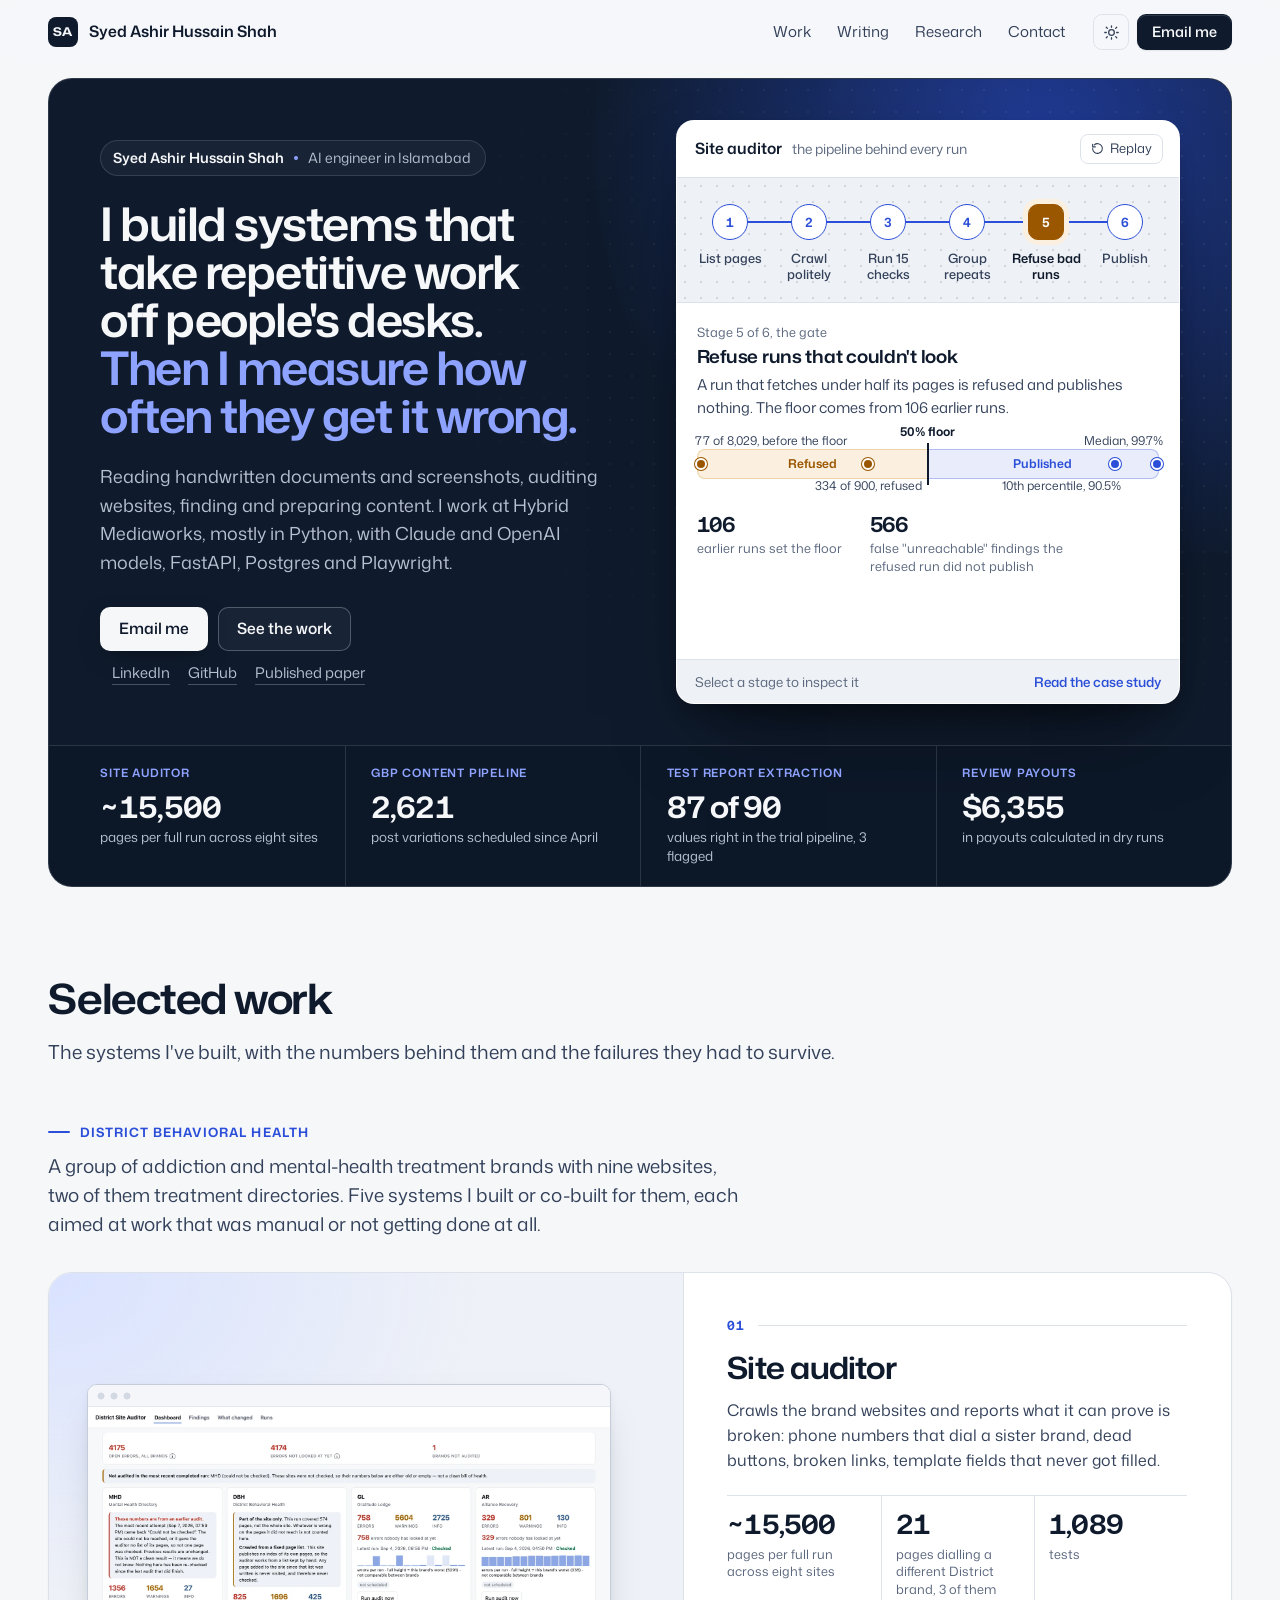
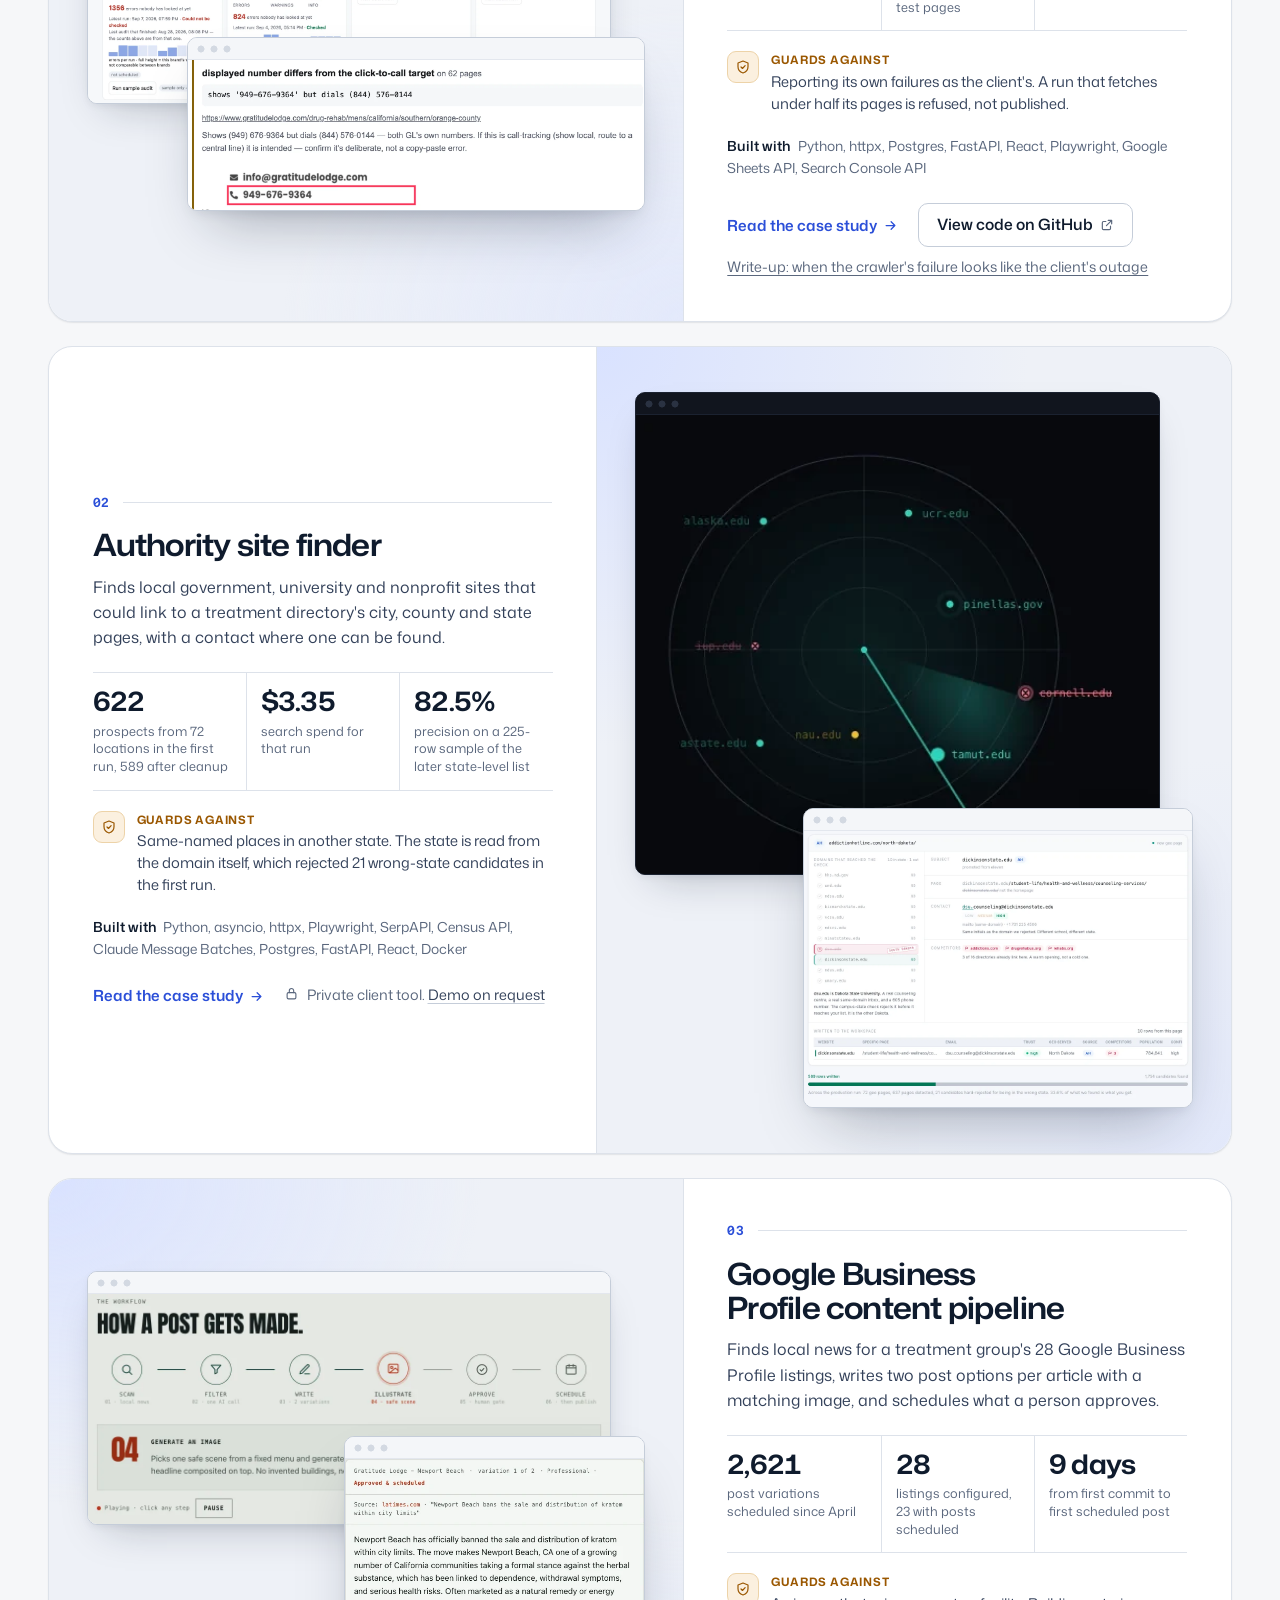
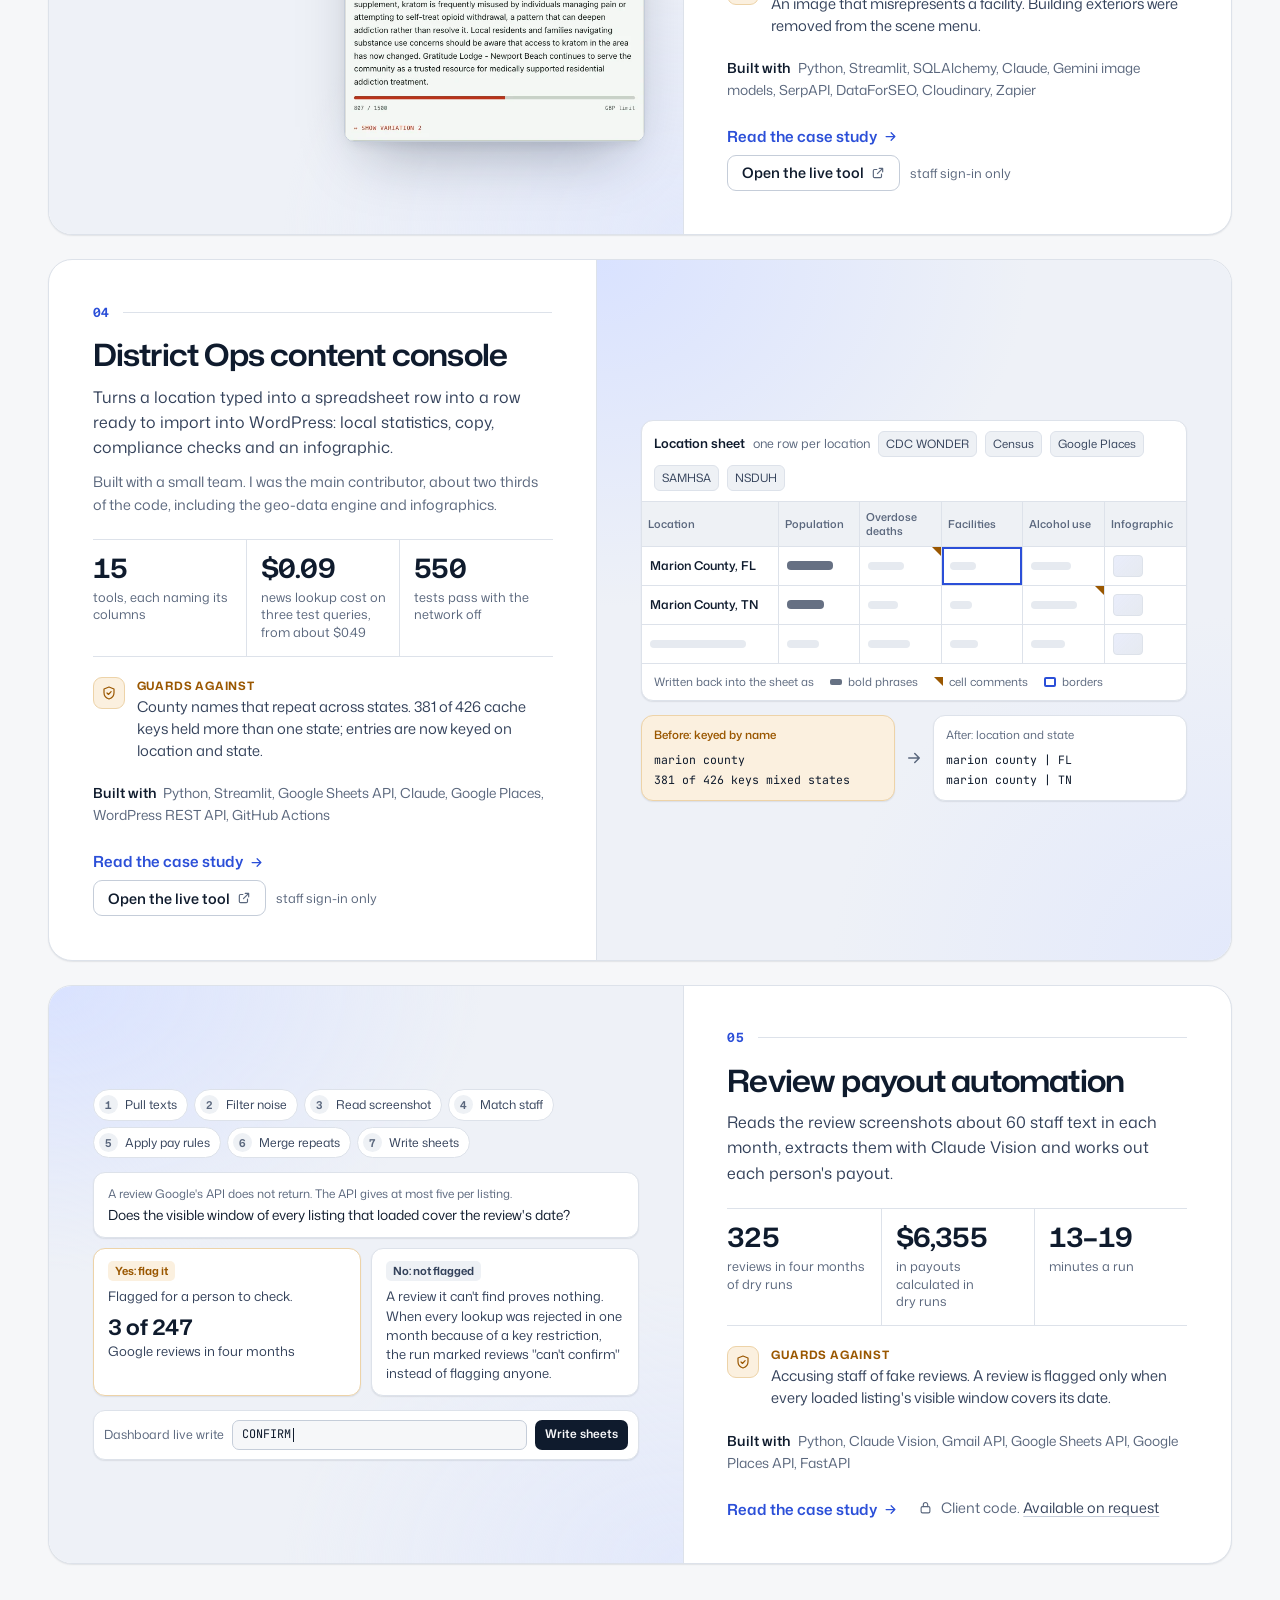
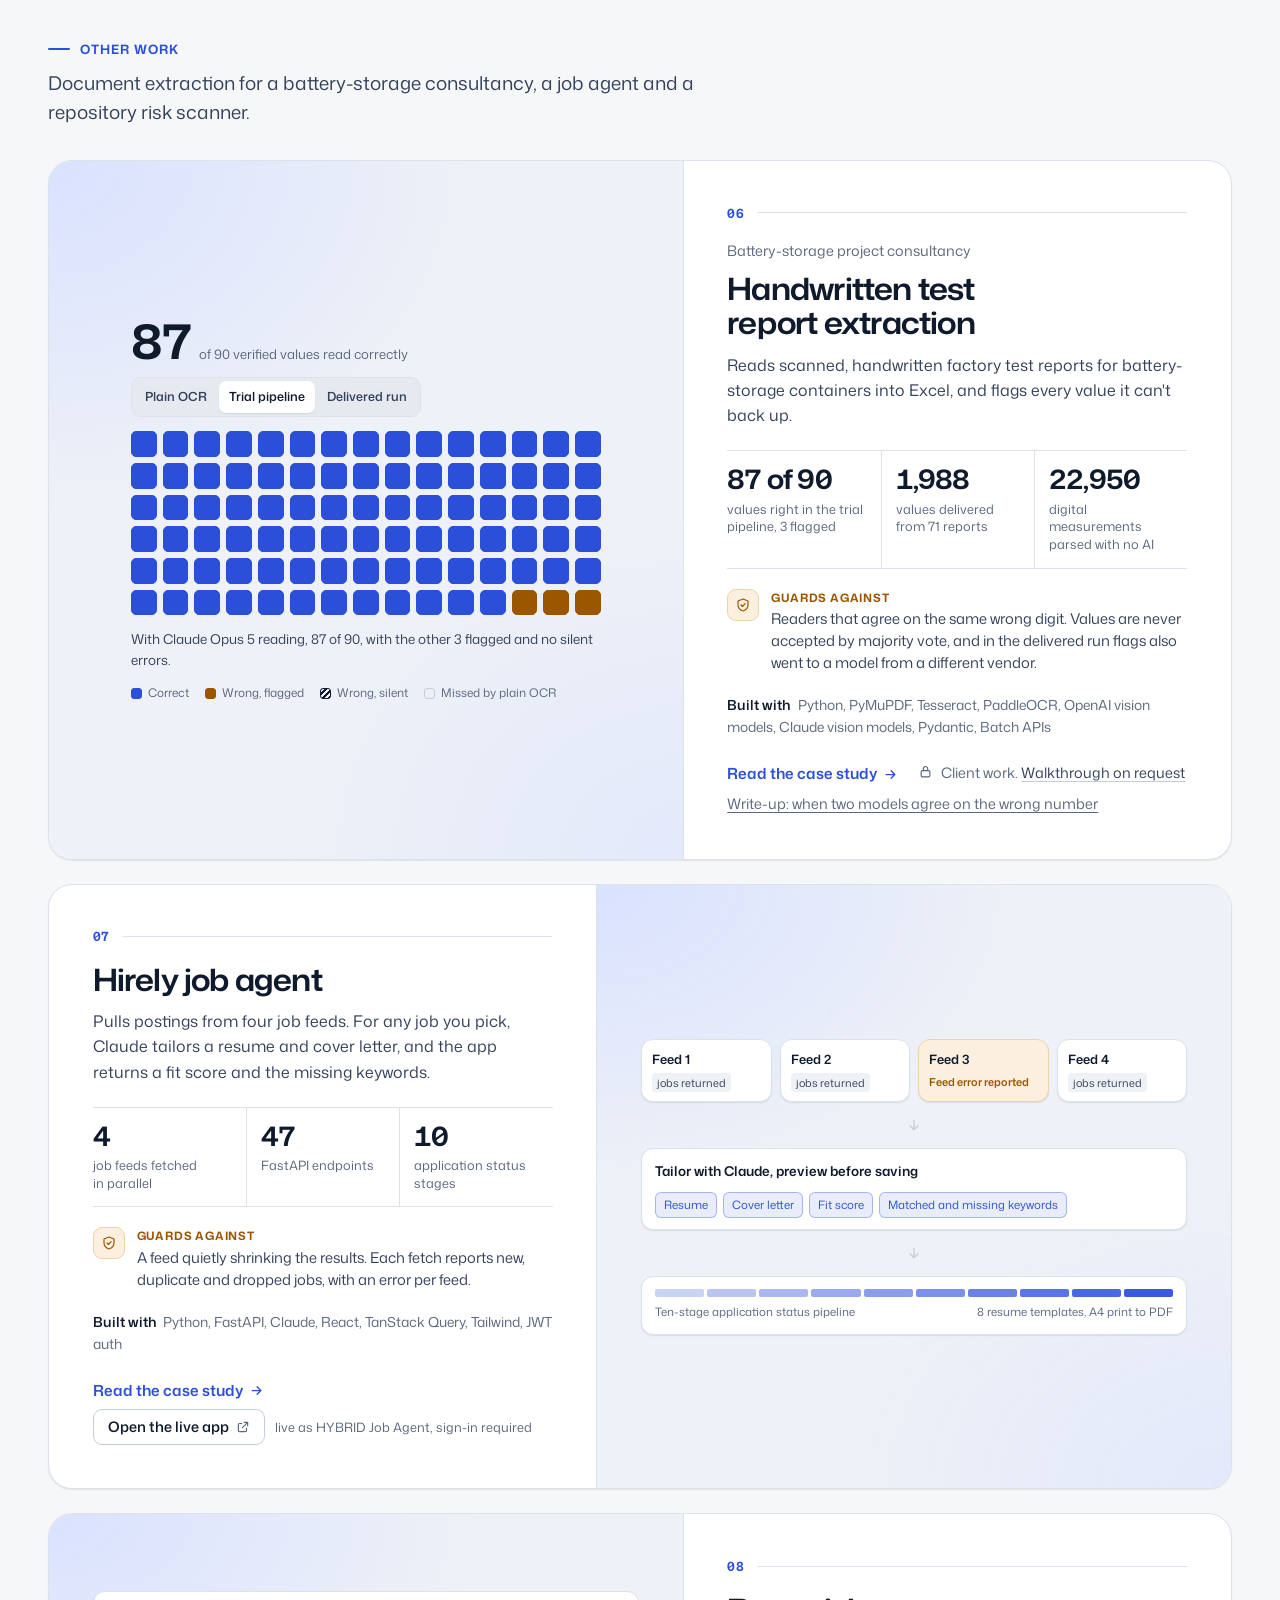
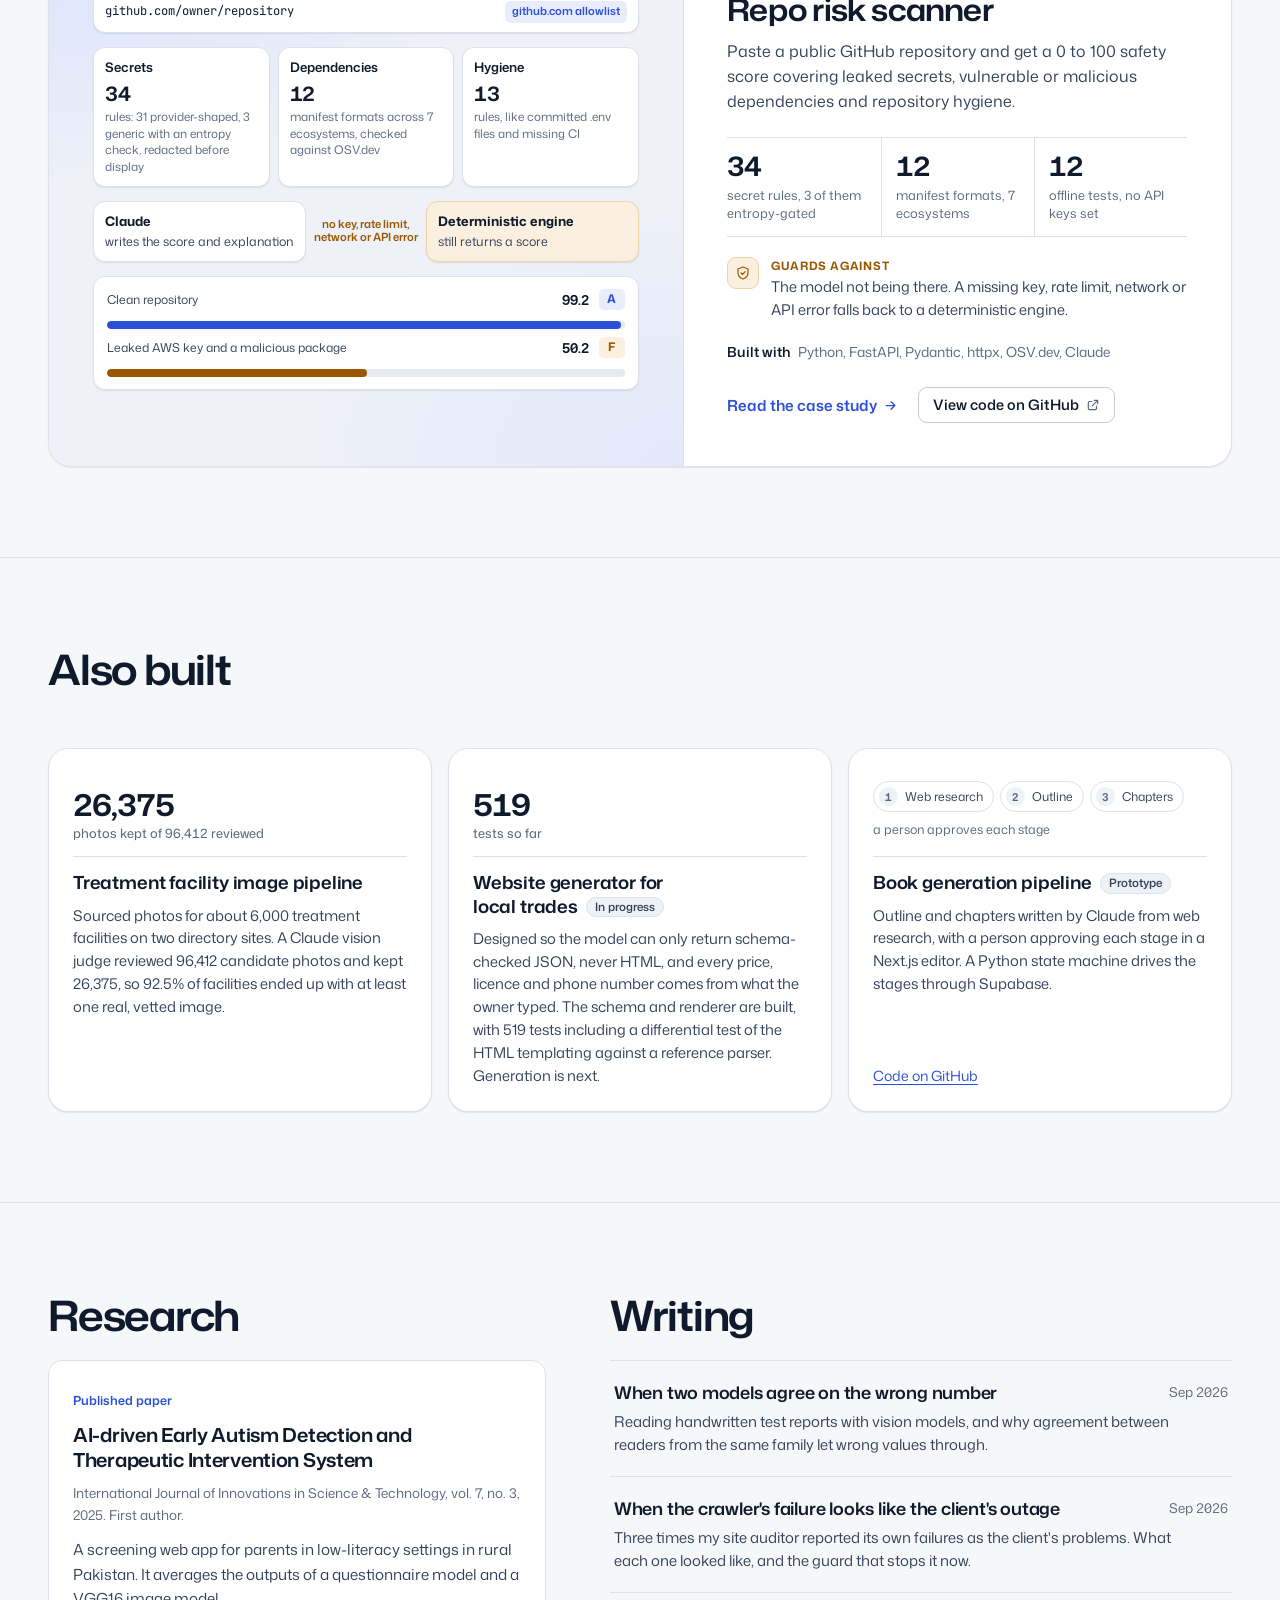
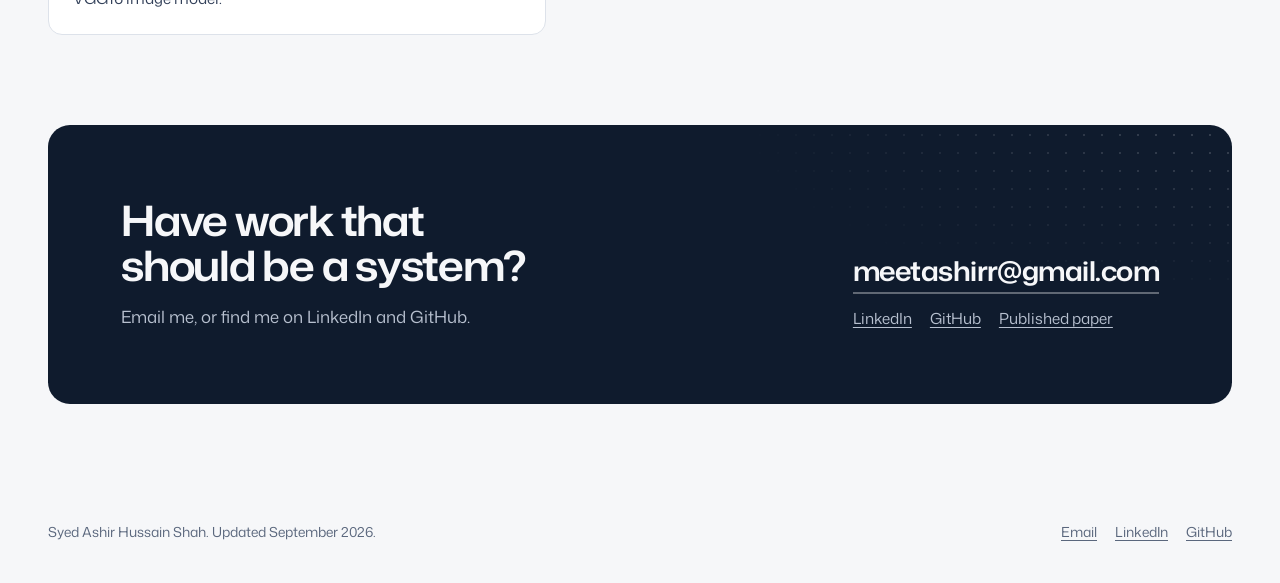
==== index.html @ 7276a35f "portfolio site" ====
<!doctype html>
<html lang="en" data-theme="light">
<head>
  <meta charset="utf-8">
  <meta name="viewport" content="width=device-width, initial-scale=1">
  <title>Syed Ashir Hussain Shah, AI engineer</title>
  <meta name="description" content="AI engineer in Islamabad. I build systems that take repetitive operational work off people&#x27;s desks, and I measure how often they get it wrong.">
  <meta name="theme-color" content="#f6f7f9">
  <meta property="og:title" content="Syed Ashir Hussain Shah, AI engineer">
  <meta property="og:description" content="AI engineer in Islamabad. I build systems that take repetitive operational work off people&#x27;s desks, and I measure how often they get it wrong.">
  <meta property="og:type" content="website">
  <meta property="og:image" content="https://sydashir.github.io/assets/og.png">
  <meta name="twitter:card" content="summary_large_image">
  <link rel="canonical" href="https://sydashir.github.io/">
  <link rel="icon" href="favicon.svg" type="image/svg+xml">
  <script>try{var t=localStorage.getItem("theme");if(t==="dark"||t==="light")document.documentElement.setAttribute("data-theme",t)}catch(e){}</script>
  <link rel="preconnect" href="https://fonts.googleapis.com">
  <link rel="preconnect" href="https://fonts.gstatic.com" crossorigin>
  <link rel="stylesheet" href="https://fonts.googleapis.com/css2?family=Mona+Sans:wdth,wght@75..125,200..900&family=JetBrains+Mono:wght@400;500&display=swap">
  <link rel="stylesheet" href="styles.css">
  <script type="application/ld+json">
  {
    "@context": "https://schema.org",
    "@type": "Person",
    "name": "Syed Ashir Hussain Shah",
    "jobTitle": "AI Engineer",
    "worksFor": { "@type": "Organization", "name": "Hybrid Mediaworks" },
    "address": { "@type": "PostalAddress", "addressLocality": "Islamabad", "addressCountry": "PK" },
    "email": "mailto:meetashirr@gmail.com",
    "sameAs": ["https://github.com/sydashir", "https://linkedin.com/in/syedashir"]
  }
  </script>
</head>
<body>
<a class="skip" href="#main">Skip to content</a>
<header class="topbar">
  <div class="wrap">
    <a class="brand" href="index.html"><span class="mark" aria-hidden="true">SA</span><span class="brand-name">Syed Ashir Hussain Shah</span></a>
    <nav class="nav-links" aria-label="Primary">
      <a href="index.html#work">Work</a>
      <a href="index.html#writing">Writing</a>
      <a href="index.html#research">Research</a>
      <a href="index.html#contact">Contact</a>
    </nav>
    <div class="topbar-actions">
      <button class="icon-btn" id="theme-toggle" type="button" aria-label="Switch to dark theme"><svg class="theme-icon-light" viewBox="0 0 24 24" fill="none" stroke="currentColor" stroke-width="1.8" stroke-linecap="round" aria-hidden="true"><circle cx="12" cy="12" r="4"/><path d="M12 2.5v2.2M12 19.3v2.2M4.6 4.6l1.6 1.6M17.8 17.8l1.6 1.6M2.5 12h2.2M19.3 12h2.2M4.6 19.4l1.6-1.6M17.8 6.2l1.6-1.6"/></svg><svg class="theme-icon-dark" viewBox="0 0 24 24" fill="none" stroke="currentColor" stroke-width="1.8" stroke-linecap="round" stroke-linejoin="round" aria-hidden="true"><path d="M20 14.5A8 8 0 0 1 9.5 4a8 8 0 1 0 10.5 10.5z"/></svg></button>
      <a class="btn btn-primary btn-sm" href="mailto:meetashirr@gmail.com">Email me</a>
    </div>
  </div>
</header>
<main id="main">

<section class="hero" aria-labelledby="hero-title">
  <div class="wrap">
  <div class="hero-panel">
  <div class="hero-grid">
    <div class="hero-copy">
      <p class="hero-id"><strong>Syed Ashir Hussain Shah</strong><span class="sep" aria-hidden="true"></span><span>AI engineer in Islamabad</span></p>
      <h1 class="display" id="hero-title">I build systems that take repetitive work off people's desks. <span class="soft">Then I measure how often they get it wrong.</span></h1>
      <p class="lede">Reading handwritten documents and screenshots, auditing websites, finding and preparing content. I work at Hybrid Mediaworks, mostly in Python, with Claude and OpenAI models, FastAPI, Postgres and Playwright.</p>
      <div class="hero-actions">
        <a class="btn btn-primary" href="mailto:meetashirr@gmail.com">Email me</a>
        <a class="btn btn-ghost" href="#work">See the work</a>
        <ul class="hero-links">
          <li><a href="https://linkedin.com/in/syedashir">LinkedIn</a></li>
          <li><a href="https://github.com/sydashir">GitHub</a></li>
          <li><a href="https://doi.org/10.33411/ijist/20257319881999">Published paper</a></li>
        </ul>
      </div>
    </div>
    <div class="pipe" data-pipe>
  <div class="pipe-head">
    <div class="pipe-title"><b>Site auditor</b><span>the pipeline behind every run</span></div>
    <button class="replay" type="button" data-replay><svg viewBox="0 0 24 24" fill="none" stroke="currentColor" stroke-width="2" stroke-linecap="round" stroke-linejoin="round" aria-hidden="true"><path d="M3 12a9 9 0 1 0 3-6.7"/><path d="M3 4v5h5"/></svg>Replay</button>
  </div>
  <div class="pipe-rail">
    <div class="rail-track" aria-hidden="true"><div class="rail-fill" style="width:100%"></div><div class="rail-pulse" style="left:100%"></div></div>
    <ol class="rail-nodes" role="tablist" aria-label="Pipeline stages"><li role="presentation"><button class="node is-done" type="button" role="tab" id="st-1" aria-selected="false" aria-controls="sp-1" tabindex="-1"><span class="node-dot">1</span><span class="node-label">List pages</span></button></li><li role="presentation"><button class="node is-done" type="button" role="tab" id="st-2" aria-selected="false" aria-controls="sp-2" tabindex="-1"><span class="node-dot">2</span><span class="node-label">Crawl politely</span></button></li><li role="presentation"><button class="node is-done" type="button" role="tab" id="st-3" aria-selected="false" aria-controls="sp-3" tabindex="-1"><span class="node-dot">3</span><span class="node-label">Run 15 checks</span></button></li><li role="presentation"><button class="node is-done" type="button" role="tab" id="st-4" aria-selected="false" aria-controls="sp-4" tabindex="-1"><span class="node-dot">4</span><span class="node-label">Group repeats</span></button></li><li role="presentation"><button class="node node-gate is-done" type="button" role="tab" id="st-5" aria-selected="true" aria-controls="sp-5" tabindex="0"><span class="node-dot">5</span><span class="node-label">Refuse bad runs</span></button></li><li role="presentation"><button class="node is-done" type="button" role="tab" id="st-6" aria-selected="false" aria-controls="sp-6" tabindex="-1"><span class="node-dot">6</span><span class="node-label">Publish</span></button></li></ol>
  </div>
  <div class="pipe-inspect">
<div class="panel" role="tabpanel" id="sp-1" aria-labelledby="st-1"><p class="panel-step">Stage 1 of 6</p><h2>List every page</h2>
<p>Each site is listed from its sitemap plus the WordPress REST API. A partial sitemap read is treated as untrustworthy.</p>
<div class="sources"><span>Sitemap</span><span class="plus">+</span><span>WordPress REST API</span><span class="plus">=</span><span class="out">Page list</span></div>
<ul class="stats"><li><b>~15,500</b><span>pages per full run</span></li><li><b>8</b><span>sites in each full run</span></li><li><b>1</b><span>sampled, because its host can't take more</span></li></ul></div>
<div class="panel" role="tabpanel" id="sp-2" aria-labelledby="st-2"><p class="panel-step">Stage 2 of 6</p><h2>Crawl politely</h2>
<p>Crawled with a per-brand concurrency limit. On the throttled directory site, the limit was measured on cold pages instead of guessed:</p>
<ul class="mini-bars" aria-label="Pages that loaded at each concurrency">
<li><span>Concurrency 1</span><span class="bar"><i style="--w:90%"></i></span><span class="val">90%</span></li>
<li><span>Concurrency 2</span><span class="bar"><i style="--w:90%"></i></span><span class="val">90%</span></li>
<li><span>Concurrency 3</span><span class="bar"><i class="warn" style="--w:30%"></i></span><span class="val">30%</span></li>
<li><span>Concurrency 4</span><span class="bar"><i class="warn" style="--w:0%"></i></span><span class="val">0%</span></li>
</ul>
<ul class="stats"><li><b>2</b><span>locked ceiling for that host</span></li><li><b>90 s</b><span>cooldown between crawls</span></li></ul></div>
<div class="panel" role="tabpanel" id="sp-3" aria-labelledby="st-3"><p class="panel-step">Stage 3 of 6</p><h2>Run 15 checks on every page</h2>
<p>Fifteen deterministic checks run on every page, covering phone numbers that dial a sister brand, dead buttons, broken links and template fields that never got filled.</p>
<div class="checks15" aria-hidden="true"><i style="--i:0"></i><i style="--i:1"></i><i style="--i:2"></i><i style="--i:3"></i><i style="--i:4"></i><i style="--i:5"></i><i style="--i:6"></i><i style="--i:7"></i><i style="--i:8"></i><i style="--i:9"></i><i style="--i:10"></i><i style="--i:11"></i><i style="--i:12"></i><i style="--i:13"></i><i style="--i:14"></i></div>
<ul class="stats"><li><b>1,089</b><span>tests</span></li><li><b>59 of 60</b><span>corruption findings real when checked against the live page</span></li></ul></div>
<div class="panel" role="tabpanel" id="sp-4" aria-labelledby="st-4"><p class="panel-step">Stage 4 of 6</p><h2>Group repeats into one fix</h2>
<p>Faults that repeat because they live in a shared template are grouped into one fix each, and each grouped row keeps its page count.</p>
<ul class="mini-bars" aria-label="Report rows before and after grouping">
<li><span>Before grouping</span><span class="bar"><i style="--w:100%"></i></span><span class="val">50,438</span></li>
<li><span>After grouping</span><span class="bar"><i style="--w:69.6%"></i></span><span class="val">35,099</span></li>
</ul></div>
<div class="panel is-active" role="tabpanel" id="sp-5" aria-labelledby="st-5"><p class="panel-step">Stage 5 of 6, the gate</p><h2>Refuse runs that couldn't look</h2>
<p>A run that fetches under half its pages is refused and publishes nothing. The floor comes from 106 earlier runs.</p>
<div class="gauge" role="img" aria-label="Share of a run's pages fetched, from 0 to 100 percent, with a floor at 50 percent. Median of 106 runs 99.7 percent, tenth percentile 90.5 percent. A run that reached 77 of 8,029 pages, before the floor existed, and a later run that reached 334 of 900 and was refused, both sit below the floor.">
  <div class="gauge-track">
    <div class="gauge-zone refuse"><span>Refused</span></div>
    <div class="gauge-zone ok"><span>Published</span></div>
    <div class="gauge-floor"><span>50% floor</span></div>
    <span class="gm bad up a-l" style="--x:0.96%;--d:0"><span>77 of 8,029, before the floor</span></span>
    <span class="gm bad down a-c" style="--x:37.1%;--d:1"><span>334 of 900, refused</span></span>
    <span class="gm down a-r" style="--x:90.5%;--d:2"><span>10th percentile, 90.5%</span></span>
    <span class="gm up a-r" style="--x:99.7%;--d:3"><span>Median, 99.7%</span></span>
  </div>
  <ul class="gauge-legend">
    <li><i></i>Median of 106 runs, 99.7%; 10th percentile, 90.5%</li>
    <li><i class="bad"></i>77 of 8,029 pages, before the floor existed</li>
    <li><i class="bad"></i>334 of 900 pages, refused</li>
  </ul>
</div>
<ul class="stats"><li><b>106</b><span>earlier runs set the floor</span></li><li><b>566</b><span>false "unreachable" findings the refused run did not publish</span></li></ul></div>
<div class="panel" role="tabpanel" id="sp-6" aria-labelledby="st-6"><p class="panel-step">Stage 6 of 6</p><h2>Publish what it can prove</h2>
<p>Results go to a Google Sheet the QA team triages in, and to a FastAPI and React dashboard.</p>
<div class="sources"><span>Google Sheet</span><span class="plus">+</span><span>FastAPI and React dashboard</span></div>
<ul class="stats"><li><b>21</b><span>pages whose call button dialled a different District brand, 3 of them internal test pages</span></li><li><b>524 of 561</b><span>pages with a dead "Learn More" button after a rebuild</span></li></ul></div>
  </div>
  <div class="pipe-foot"><span>Select a stage to inspect it</span><a href="case-studies/site-auditor.html">Read the case study</a></div>
</div>
  </div>
  <ul class="hero-proof" aria-label="Results from four of the systems">
    <li><a href="#site-auditor"><span class="hp-k">Site auditor</span><b>~15,500</b><span class="hp-l">pages per full run across eight sites</span></a></li>
    <li><a href="#gbp-pipeline"><span class="hp-k">GBP content pipeline</span><b>2,621</b><span class="hp-l">post variations scheduled since April</span></a></li>
    <li><a href="#report-extraction"><span class="hp-k">Test report extraction</span><b>87 of 90</b><span class="hp-l">values right in the trial pipeline, 3 flagged</span></a></li>
    <li><a href="#review-payouts"><span class="hp-k">Review payouts</span><b>$6,355</b><span class="hp-l">in payouts calculated in dry runs</span></a></li>
  </ul>
  </div>
  </div>
</section>

<section class="section" id="work" aria-labelledby="work-title">
  <div class="wrap">
    <div class="section-head">
      <h2 class="h2" id="work-title">Selected work</h2>
      <p class="lede">The systems I've built, with the numbers behind them and the failures they had to survive.</p>
    </div>
    <div class="work-layout">
      <div class="projects">
<div class="group-head"><h3>District Behavioral Health</h3><p>A group of addiction and mental-health treatment brands with nine websites, two of them treatment directories. Five systems I built or co-built for them, each aimed at work that was manual or not getting done at all.</p></div>
<article class="project" id="site-auditor" aria-labelledby="site-auditor-t">
  <div class="visual-wrap"><div class="visual stack stack-auditor">
  <figure class="shot s-back"><img src="assets/auditor-dashboard.webp" width="1600" height="907" alt="The auditor dashboard: open errors across all brands, a banner naming the brand that could not be audited, and one card per brand with its errors, warnings and run history."></figure>
  <figure class="shot s-front"><img src="assets/auditor-dial.webp" width="1570" height="515" alt="A warning from the auditor's client report: a page shows one of the brand's phone numbers but its call button dials another, with a photo of the element outlined in red."></figure>
</div></div>
  <div class="project-text">
    
    <h3 id="site-auditor-t"><a href="case-studies/site-auditor.html">Site auditor</a></h3>
    <p class="project-line">Crawls the brand websites and reports what it can prove is broken: phone numbers that dial a sister brand, dead buttons, broken links, template fields that never got filled.</p>
    
    <ul class="metrics"><li><b>~15,500</b><span>pages per full run across eight sites</span></li><li><b>21</b><span>pages dialling a different District brand, 3 of them test pages</span></li><li><b>1,089</b><span>tests</span></li></ul>
    <div class="guard"><svg viewBox="0 0 24 24" fill="none" stroke="currentColor" stroke-width="1.8" stroke-linecap="round" stroke-linejoin="round" aria-hidden="true"><path d="M12 3l7.5 3v5.6c0 4.6-3.2 8.1-7.5 9.4-4.3-1.3-7.5-4.8-7.5-9.4V6z"/><path d="M9 12l2.2 2.2L15.2 10"/></svg><p style="margin:0"><strong>Guards against</strong> Reporting its own failures as the client's. A run that fetches under half its pages is refused, not published.</p></div>
    <ul class="chips"><li>Python</li><li>httpx</li><li>Postgres</li><li>FastAPI</li><li>React</li><li>Playwright</li><li>Google Sheets API</li><li>Search Console API</li></ul>
    <div class="project-links"><a class="cta-link" href="case-studies/site-auditor.html">Read the case study <svg viewBox="0 0 24 24" fill="none" stroke="currentColor" stroke-width="2" stroke-linecap="round" stroke-linejoin="round" aria-hidden="true"><path d="M5 12h14M13 6l6 6-6 6"/></svg></a><a class="btn btn-ghost tool-link" href="https://github.com/sydashir/QA_district_Tool" target="_blank" rel="noopener">View code on GitHub<svg class="ext" viewBox="0 0 24 24" fill="none" stroke="currentColor" stroke-width="2" stroke-linecap="round" stroke-linejoin="round" aria-hidden="true"><path d="M14 4h6v6M20 4l-9 9"/><path d="M18 14v4a2 2 0 0 1-2 2H6a2 2 0 0 1-2-2V8a2 2 0 0 1 2-2h4"/></svg><span class="visually-hidden"> (opens in a new tab)</span></a><a class="quiet-link" href="writing/crawler-failures.html">Write-up: when the crawler's failure looks like the client's outage</a></div>
  </div>
</article>
<article class="project flip" id="authority-finder" aria-labelledby="authority-finder-t">
  <div class="visual-wrap"><div class="visual stack stack-finder">
  <figure class="shot s-back"><img src="assets/finder-radar.webp" width="500" height="440" alt="The tool's radar of candidate .edu and .gov domains, with out-of-state ones struck through."></figure>
  <figure class="shot s-front"><img src="assets/mhd-casefile.webp" width="1140" height="810" alt="One location worked end to end: eleven candidate domains, one rejected for being a university in a different state, the chosen counseling page, its contact, and the competitor directories that already link to it."></figure>
</div></div>
  <div class="project-text">
    
    <h3 id="authority-finder-t"><a href="case-studies/authority-finder.html">Authority site finder</a></h3>
    <p class="project-line">Finds local government, university and nonprofit sites that could link to a treatment directory's city, county and state pages, with a contact where one can be found.</p>
    
    <ul class="metrics"><li><b>622</b><span>prospects from 72 locations in the first run, 589 after cleanup</span></li><li><b>$3.35</b><span>search spend for that run</span></li><li><b>82.5%</b><span>precision on a 225-row sample of the later state-level list</span></li></ul>
    <div class="guard"><svg viewBox="0 0 24 24" fill="none" stroke="currentColor" stroke-width="1.8" stroke-linecap="round" stroke-linejoin="round" aria-hidden="true"><path d="M12 3l7.5 3v5.6c0 4.6-3.2 8.1-7.5 9.4-4.3-1.3-7.5-4.8-7.5-9.4V6z"/><path d="M9 12l2.2 2.2L15.2 10"/></svg><p style="margin:0"><strong>Guards against</strong> Same-named places in another state. The state is read from the domain itself, which rejected 21 wrong-state candidates in the first run.</p></div>
    <ul class="chips"><li>Python</li><li>asyncio</li><li>httpx</li><li>Playwright</li><li>SerpAPI</li><li>Census API</li><li>Claude Message Batches</li><li>Postgres</li><li>FastAPI</li><li>React</li><li>Docker</li></ul>
    <div class="project-links"><a class="cta-link" href="case-studies/authority-finder.html">Read the case study <svg viewBox="0 0 24 24" fill="none" stroke="currentColor" stroke-width="2" stroke-linecap="round" stroke-linejoin="round" aria-hidden="true"><path d="M5 12h14M13 6l6 6-6 6"/></svg></a><span class="tool-note"><svg viewBox="0 0 24 24" fill="none" stroke="currentColor" stroke-width="1.8" stroke-linecap="round" stroke-linejoin="round" aria-hidden="true"><rect x="5" y="10.5" width="14" height="10" rx="2.2"/><path d="M8.5 10.5V7.5a3.5 3.5 0 0 1 7 0v3"/></svg><span>Private client tool. <a href="mailto:meetashirr@gmail.com">Demo on request</a></span></span></div>
  </div>
</article>
<article class="project" id="gbp-pipeline" aria-labelledby="gbp-pipeline-t">
  <div class="visual-wrap"><div class="visual stack stack-gbp">
  <figure class="shot s-back"><img src="assets/gbp-workflow.webp" width="1060" height="466" alt="The pipeline's workflow: scan, filter, write, illustrate, approve and schedule, with the illustrate step explained."></figure>
  <figure class="shot s-front"><img src="assets/gbp-post.webp" width="568" height="535" alt="A real approved post for Gratitude Lodge in Newport Beach, written from a Los Angeles Times article about a local kratom ban, at 807 of 1,500 characters."></figure>
</div></div>
  <div class="project-text">
    
    <h3 id="gbp-pipeline-t"><a href="case-studies/gbp-pipeline.html">Google Business Profile content pipeline</a></h3>
    <p class="project-line">Finds local news for a treatment group's 28 Google Business Profile listings, writes two post options per article with a matching image, and schedules what a person approves.</p>
    
    <ul class="metrics"><li><b>2,621</b><span>post variations scheduled since April</span></li><li><b>28</b><span>listings configured, 23 with posts scheduled</span></li><li><b>9 days</b><span>from first commit to first scheduled post</span></li></ul>
    <div class="guard"><svg viewBox="0 0 24 24" fill="none" stroke="currentColor" stroke-width="1.8" stroke-linecap="round" stroke-linejoin="round" aria-hidden="true"><path d="M12 3l7.5 3v5.6c0 4.6-3.2 8.1-7.5 9.4-4.3-1.3-7.5-4.8-7.5-9.4V6z"/><path d="M9 12l2.2 2.2L15.2 10"/></svg><p style="margin:0"><strong>Guards against</strong> An image that misrepresents a facility. Building exteriors were removed from the scene menu.</p></div>
    <ul class="chips"><li>Python</li><li>Streamlit</li><li>SQLAlchemy</li><li>Claude</li><li>Gemini image models</li><li>SerpAPI</li><li>DataForSEO</li><li>Cloudinary</li><li>Zapier</li></ul>
    <div class="project-links"><a class="cta-link" href="case-studies/gbp-pipeline.html">Read the case study <svg viewBox="0 0 24 24" fill="none" stroke="currentColor" stroke-width="2" stroke-linecap="round" stroke-linejoin="round" aria-hidden="true"><path d="M5 12h14M13 6l6 6-6 6"/></svg></a><span class="tool-group"><a class="btn btn-ghost btn-sm tool-link" href="https://gbp-autopost.districtbhg.com/" target="_blank" rel="noopener">Open the live tool<svg class="ext" viewBox="0 0 24 24" fill="none" stroke="currentColor" stroke-width="2" stroke-linecap="round" stroke-linejoin="round" aria-hidden="true"><path d="M14 4h6v6M20 4l-9 9"/><path d="M18 14v4a2 2 0 0 1-2 2H6a2 2 0 0 1-2-2V8a2 2 0 0 1 2-2h4"/></svg><span class="visually-hidden"> (opens in a new tab)</span></a><span class="tool-hint">staff sign-in only</span></span></div>
  </div>
</article>
<article class="project flip" id="district-ops" aria-labelledby="district-ops-t">
  <div class="visual-wrap"><div class="visual viz" role="img" aria-label="Diagram: a location row in the Google Sheet gets local figures from CDC WONDER, Census, Google Places, SAMHSA and NSDUH, written back as bold phrases, cell comments and borders. The facility cache was keyed by location name alone, so Marion County, Florida and Marion County, Tennessee shared an entry; it is now keyed on location and state.">
  <div class="viz-inner">
  <div class="viz-card sheet">
    <div class="sheet-top"><b>Location sheet</b><span>one row per location</span>
      <span class="src">CDC WONDER</span><span class="src">Census</span><span class="src">Google Places</span><span class="src">SAMHSA</span><span class="src">NSDUH</span>
    </div>
    <table>
      <thead><tr><th style="width:25%">Location</th><th>Population</th><th class="opt">Overdose deaths</th><th>Facilities</th><th class="opt">Alcohol use</th><th class="opt2" style="width:15%">Infographic</th></tr></thead>
      <tbody>
        <tr><td class="loc">Marion County, FL</td><td><span class="sk bold" style="--w:72%"></span></td><td class="opt cmt"><span class="sk" style="--w:55%"></span></td><td class="brd"><span class="sk" style="--w:40%"></span></td><td class="opt"><span class="sk" style="--w:62%"></span></td><td class="opt2"><span class="thumb"></span></td></tr>
        <tr><td class="loc">Marion County, TN</td><td><span class="sk bold" style="--w:58%"></span></td><td class="opt"><span class="sk" style="--w:46%"></span></td><td><span class="sk" style="--w:34%"></span></td><td class="opt cmt"><span class="sk" style="--w:70%"></span></td><td class="opt2"><span class="thumb"></span></td></tr>
        <tr><td class="loc"><span class="sk" style="--w:80%"></span></td><td><span class="sk" style="--w:50%"></span></td><td class="opt"><span class="sk" style="--w:64%"></span></td><td><span class="sk" style="--w:44%"></span></td><td class="opt"><span class="sk" style="--w:52%"></span></td><td class="opt2"><span class="thumb"></span></td></tr>
      </tbody>
    </table>
    <div class="sheet-legend"><span>Written back into the sheet as</span><span><i class="lg lg-bold"></i>bold phrases</span><span><i class="lg lg-cmt"></i>cell comments</span><span><i class="lg lg-brd"></i>borders</span></div>
  </div>
  <div class="keyfix">
    <div class="viz-card bad-card"><p class="kf-title">Before: keyed by name</p><code>marion county</code><code>381 of 426 keys mixed states</code></div>
    <div class="arrow"><svg viewBox="0 0 24 24" fill="none" stroke="currentColor" stroke-width="2" stroke-linecap="round" stroke-linejoin="round" aria-hidden="true"><path d="M5 12h14M13 6l6 6-6 6"/></svg></div>
    <div class="viz-card"><p class="kf-title">After: location and state</p><code>marion county | FL</code><code>marion county | TN</code></div>
  </div>
  </div>
</div></div>
  <div class="project-text">
    
    <h3 id="district-ops-t"><a href="case-studies/district-ops.html">District Ops content console</a></h3>
    <p class="project-line">Turns a location typed into a spreadsheet row into a row ready to import into WordPress: local statistics, copy, compliance checks and an infographic.</p>
    <p class="project-role">Built with a small team. I was the main contributor, about two thirds of the code, including the geo-data engine and infographics.</p>
    <ul class="metrics"><li><b>15</b><span>tools, each naming its columns</span></li><li><b>$0.09</b><span>news lookup cost on three test queries, from about $0.49</span></li><li><b>550</b><span>tests pass with the network off</span></li></ul>
    <div class="guard"><svg viewBox="0 0 24 24" fill="none" stroke="currentColor" stroke-width="1.8" stroke-linecap="round" stroke-linejoin="round" aria-hidden="true"><path d="M12 3l7.5 3v5.6c0 4.6-3.2 8.1-7.5 9.4-4.3-1.3-7.5-4.8-7.5-9.4V6z"/><path d="M9 12l2.2 2.2L15.2 10"/></svg><p style="margin:0"><strong>Guards against</strong> County names that repeat across states. 381 of 426 cache keys held more than one state; entries are now keyed on location and state.</p></div>
    <ul class="chips"><li>Python</li><li>Streamlit</li><li>Google Sheets API</li><li>Claude</li><li>Google Places</li><li>WordPress REST API</li><li>GitHub Actions</li></ul>
    <div class="project-links"><a class="cta-link" href="case-studies/district-ops.html">Read the case study <svg viewBox="0 0 24 24" fill="none" stroke="currentColor" stroke-width="2" stroke-linecap="round" stroke-linejoin="round" aria-hidden="true"><path d="M5 12h14M13 6l6 6-6 6"/></svg></a><span class="tool-group"><a class="btn btn-ghost btn-sm tool-link" href="https://ai-tool.districtbhg.com/" target="_blank" rel="noopener">Open the live tool<svg class="ext" viewBox="0 0 24 24" fill="none" stroke="currentColor" stroke-width="2" stroke-linecap="round" stroke-linejoin="round" aria-hidden="true"><path d="M14 4h6v6M20 4l-9 9"/><path d="M18 14v4a2 2 0 0 1-2 2H6a2 2 0 0 1-2-2V8a2 2 0 0 1 2-2h4"/></svg><span class="visually-hidden"> (opens in a new tab)</span></a><span class="tool-hint">staff sign-in only</span></span></div>
  </div>
</article>
<article class="project" id="review-payouts" aria-labelledby="review-payouts-t">
  <div class="visual-wrap"><div class="visual viz" role="img" aria-label="Diagram: seven stages from pulling texts to writing sheets. A review Google's API cannot find is flagged only when the visible window of every listing that loaded covers its date, which flagged 3 of 247 Google reviews in four months; otherwise nobody is flagged. The dashboard asks for a typed CONFIRM before a live write.">
  <div class="viz-inner">
  <ol class="steps"><li>Pull texts</li><li>Filter noise</li><li>Read screenshot</li><li>Match staff</li><li>Apply pay rules</li><li>Merge repeats</li><li>Write sheets</li></ol>
  <div class="decide">
    <div class="viz-card q"><small>A review Google's API does not return. The API gives at most five per listing.</small>Does the visible window of every listing that loaded cover the review's date?</div>
    <div class="branches">
      <div class="viz-card branch yes"><span class="tag">Yes: flag it</span><br>Flagged for a person to check.<b>3 of 247</b>Google reviews in four months</div>
      <div class="viz-card branch no"><span class="tag">No: not flagged</span><br>A review it can't find proves nothing. When every lookup was rejected in one month because of a key restriction, the run marked reviews "can't confirm" instead of flagging anyone.</div>
    </div>
  </div>
  <div class="viz-card confirm"><span>Dashboard live write</span><span class="field">CONFIRM<span class="caret"></span></span><span class="fake-btn">Write sheets</span></div>
  </div>
</div></div>
  <div class="project-text">
    
    <h3 id="review-payouts-t"><a href="case-studies/review-payouts.html">Review payout automation</a></h3>
    <p class="project-line">Reads the review screenshots about 60 staff text in each month, extracts them with Claude Vision and works out each person's payout.</p>
    
    <ul class="metrics"><li><b>325</b><span>reviews in four months of dry runs</span></li><li><b>$6,355</b><span>in payouts calculated in dry runs</span></li><li><b>13–19</b><span>minutes a run</span></li></ul>
    <div class="guard"><svg viewBox="0 0 24 24" fill="none" stroke="currentColor" stroke-width="1.8" stroke-linecap="round" stroke-linejoin="round" aria-hidden="true"><path d="M12 3l7.5 3v5.6c0 4.6-3.2 8.1-7.5 9.4-4.3-1.3-7.5-4.8-7.5-9.4V6z"/><path d="M9 12l2.2 2.2L15.2 10"/></svg><p style="margin:0"><strong>Guards against</strong> Accusing staff of fake reviews. A review is flagged only when every loaded listing's visible window covers its date.</p></div>
    <ul class="chips"><li>Python</li><li>Claude Vision</li><li>Gmail API</li><li>Google Sheets API</li><li>Google Places API</li><li>FastAPI</li></ul>
    <div class="project-links"><a class="cta-link" href="case-studies/review-payouts.html">Read the case study <svg viewBox="0 0 24 24" fill="none" stroke="currentColor" stroke-width="2" stroke-linecap="round" stroke-linejoin="round" aria-hidden="true"><path d="M5 12h14M13 6l6 6-6 6"/></svg></a><span class="tool-note"><svg viewBox="0 0 24 24" fill="none" stroke="currentColor" stroke-width="1.8" stroke-linecap="round" stroke-linejoin="round" aria-hidden="true"><rect x="5" y="10.5" width="14" height="10" rx="2.2"/><path d="M8.5 10.5V7.5a3.5 3.5 0 0 1 7 0v3"/></svg><span>Client code. <a href="mailto:meetashirr@gmail.com">Available on request</a></span></span></div>
  </div>
</article>
<div class="group-head is-later"><h3>Other work</h3><p>Document extraction for a battery-storage consultancy, a job agent and a repository risk scanner.</p></div>
<article class="project" id="report-extraction" aria-labelledby="report-extraction-t">
  <div class="visual-wrap"><div class="visual viz" data-waffle>
  <div class="viz-inner">
  <div class="waffle-top">
    <div class="readout"><b data-w-num>87</b><span>of 90 verified values read correctly</span></div>
    <div class="seg" role="radiogroup" aria-label="Which reader">
      <button type="button" role="radio" aria-checked="false" tabindex="-1" data-mode="ocr">Plain OCR</button>
      <button type="button" role="radio" aria-checked="true" tabindex="0" data-mode="trial">Trial pipeline</button>
      <button type="button" role="radio" aria-checked="false" tabindex="-1" data-mode="delivered">Delivered run</button>
    </div>
  </div>
  <div class="waffle" aria-hidden="true"><i style="--i:0" class="ok"></i><i style="--i:1" class="ok"></i><i style="--i:2" class="ok"></i><i style="--i:3" class="ok"></i><i style="--i:4" class="ok"></i><i style="--i:5" class="ok"></i><i style="--i:6" class="ok"></i><i style="--i:7" class="ok"></i><i style="--i:8" class="ok"></i><i style="--i:9" class="ok"></i><i style="--i:10" class="ok"></i><i style="--i:11" class="ok"></i><i style="--i:12" class="ok"></i><i style="--i:13" class="ok"></i><i style="--i:14" class="ok"></i><i style="--i:15" class="ok"></i><i style="--i:16" class="ok"></i><i style="--i:17" class="ok"></i><i style="--i:18" class="ok"></i><i style="--i:19" class="ok"></i><i style="--i:20" class="ok"></i><i style="--i:21" class="ok"></i><i style="--i:22" class="ok"></i><i style="--i:23" class="ok"></i><i style="--i:24" class="ok"></i><i style="--i:25" class="ok"></i><i style="--i:26" class="ok"></i><i style="--i:27" class="ok"></i><i style="--i:28" class="ok"></i><i style="--i:29" class="ok"></i><i style="--i:30" class="ok"></i><i style="--i:31" class="ok"></i><i style="--i:32" class="ok"></i><i style="--i:33" class="ok"></i><i style="--i:34" class="ok"></i><i style="--i:35" class="ok"></i><i style="--i:36" class="ok"></i><i style="--i:37" class="ok"></i><i style="--i:38" class="ok"></i><i style="--i:39" class="ok"></i><i style="--i:40" class="ok"></i><i style="--i:41" class="ok"></i><i style="--i:42" class="ok"></i><i style="--i:43" class="ok"></i><i style="--i:44" class="ok"></i><i style="--i:45" class="ok"></i><i style="--i:46" class="ok"></i><i style="--i:47" class="ok"></i><i style="--i:48" class="ok"></i><i style="--i:49" class="ok"></i><i style="--i:50" class="ok"></i><i style="--i:51" class="ok"></i><i style="--i:52" class="ok"></i><i style="--i:53" class="ok"></i><i style="--i:54" class="ok"></i><i style="--i:55" class="ok"></i><i style="--i:56" class="ok"></i><i style="--i:57" class="ok"></i><i style="--i:58" class="ok"></i><i style="--i:59" class="ok"></i><i style="--i:60" class="ok"></i><i style="--i:61" class="ok"></i><i style="--i:62" class="ok"></i><i style="--i:63" class="ok"></i><i style="--i:64" class="ok"></i><i style="--i:65" class="ok"></i><i style="--i:66" class="ok"></i><i style="--i:67" class="ok"></i><i style="--i:68" class="ok"></i><i style="--i:69" class="ok"></i><i style="--i:70" class="ok"></i><i style="--i:71" class="ok"></i><i style="--i:72" class="ok"></i><i style="--i:73" class="ok"></i><i style="--i:74" class="ok"></i><i style="--i:75" class="ok"></i><i style="--i:76" class="ok"></i><i style="--i:77" class="ok"></i><i style="--i:78" class="ok"></i><i style="--i:79" class="ok"></i><i style="--i:80" class="ok"></i><i style="--i:81" class="ok"></i><i style="--i:82" class="ok"></i><i style="--i:83" class="ok"></i><i style="--i:84" class="ok"></i><i style="--i:85" class="ok"></i><i style="--i:86" class="ok"></i><i style="--i:87" class="flag"></i><i style="--i:88" class="flag"></i><i style="--i:89" class="flag"></i></div>
  <p class="waffle-note" data-w-note aria-live="polite">With Claude Opus 5 reading, 87 of 90, with the other 3 flagged and no silent errors.</p>
  <div hidden>
    <span data-note="ocr">Conventional OCR (PyMuPDF plus Tesseract) got 14 of 90 right.</span>
    <span data-note="trial">With Claude Opus 5 reading, 87 of 90, with the other 3 flagged and no silent errors.</span>
    <span data-note="delivered">The delivered run also reached 87 of 90, but 2 of its misses were silent, digit-level misreads every reader repeated. Those cells were corrected from the answer key.</span>
  </div>
  <ul class="legend"><li><i class="ok"></i>Correct</li><li><i class="flag"></i>Wrong, flagged</li><li><i class="silent"></i>Wrong, silent</li><li><i></i>Missed by plain OCR</li></ul>
  </div>
</div></div>
  <div class="project-text">
    <p class="project-client">Battery-storage project consultancy</p>
    <h3 id="report-extraction-t"><a href="case-studies/report-extraction.html">Handwritten test report extraction</a></h3>
    <p class="project-line">Reads scanned, handwritten factory test reports for battery-storage containers into Excel, and flags every value it can't back up.</p>
    
    <ul class="metrics"><li><b>87 of 90</b><span>values right in the trial pipeline, 3 flagged</span></li><li><b>1,988</b><span>values delivered from 71 reports</span></li><li><b>22,950</b><span>digital measurements parsed with no AI</span></li></ul>
    <div class="guard"><svg viewBox="0 0 24 24" fill="none" stroke="currentColor" stroke-width="1.8" stroke-linecap="round" stroke-linejoin="round" aria-hidden="true"><path d="M12 3l7.5 3v5.6c0 4.6-3.2 8.1-7.5 9.4-4.3-1.3-7.5-4.8-7.5-9.4V6z"/><path d="M9 12l2.2 2.2L15.2 10"/></svg><p style="margin:0"><strong>Guards against</strong> Readers that agree on the same wrong digit. Values are never accepted by majority vote, and in the delivered run flags also went to a model from a different vendor.</p></div>
    <ul class="chips"><li>Python</li><li>PyMuPDF</li><li>Tesseract</li><li>PaddleOCR</li><li>OpenAI vision models</li><li>Claude vision models</li><li>Pydantic</li><li>Batch APIs</li></ul>
    <div class="project-links"><a class="cta-link" href="case-studies/report-extraction.html">Read the case study <svg viewBox="0 0 24 24" fill="none" stroke="currentColor" stroke-width="2" stroke-linecap="round" stroke-linejoin="round" aria-hidden="true"><path d="M5 12h14M13 6l6 6-6 6"/></svg></a><span class="tool-note"><svg viewBox="0 0 24 24" fill="none" stroke="currentColor" stroke-width="1.8" stroke-linecap="round" stroke-linejoin="round" aria-hidden="true"><rect x="5" y="10.5" width="14" height="10" rx="2.2"/><path d="M8.5 10.5V7.5a3.5 3.5 0 0 1 7 0v3"/></svg><span>Client work. <a href="mailto:meetashirr@gmail.com">Walkthrough on request</a></span></span><a class="quiet-link" href="writing/when-models-agree.html">Write-up: when two models agree on the wrong number</a></div>
  </div>
</article>
<article class="project flip" id="hirely" aria-labelledby="hirely-t">
  <div class="visual-wrap"><div class="visual viz" role="img" aria-label="Diagram: four job feeds are fetched in parallel, and each fetch reports new, duplicate and dropped jobs with a separate error per feed. Tailoring with Claude returns a resume, cover letter, fit score and matched and missing keywords, previewed before saving. Applications move through a ten-stage status pipeline.">
  <div class="viz-inner">
  <div class="feeds">
    <div class="viz-card feed"><b>Feed 1</b><span class="cnt"><span>jobs returned</span></span></div>
    <div class="viz-card feed"><b>Feed 2</b><span class="cnt"><span>jobs returned</span></span></div>
    <div class="viz-card feed err"><b>Feed 3</b><span class="cnt"><span>Feed error reported</span></span></div>
    <div class="viz-card feed"><b>Feed 4</b><span class="cnt"><span>jobs returned</span></span></div>
  </div>
  <div class="flow-down"><svg viewBox="0 0 24 24" fill="none" stroke="currentColor" stroke-width="2" stroke-linecap="round" stroke-linejoin="round" aria-hidden="true"><path d="M12 5v14M6 13l6 6 6-6"/></svg></div>
  <div class="viz-card tailor"><b>Tailor with Claude, preview before saving</b>
    <div class="outs"><span>Resume</span><span>Cover letter</span><span>Fit score</span><span>Matched and missing keywords</span></div>
  </div>
  <div class="flow-down"><svg viewBox="0 0 24 24" fill="none" stroke="currentColor" stroke-width="2" stroke-linecap="round" stroke-linejoin="round" aria-hidden="true"><path d="M12 5v14M6 13l6 6 6-6"/></svg></div>
  <div class="viz-card" style="padding:12px 13px">
    <div class="status10"><i style="--i:0"></i><i style="--i:1"></i><i style="--i:2"></i><i style="--i:3"></i><i style="--i:4"></i><i style="--i:5"></i><i style="--i:6"></i><i style="--i:7"></i><i style="--i:8"></i><i style="--i:9"></i></div>
    <div class="status-cap"><span>Ten-stage application status pipeline</span><span>8 resume templates, A4 print to PDF</span></div>
  </div>
  </div>
</div></div>
  <div class="project-text">
    
    <h3 id="hirely-t"><a href="case-studies/hirely.html">Hirely job agent</a></h3>
    <p class="project-line">Pulls postings from four job feeds. For any job you pick, Claude tailors a resume and cover letter, and the app returns a fit score and the missing keywords.</p>
    
    <ul class="metrics"><li><b>4</b><span>job feeds fetched in parallel</span></li><li><b>47</b><span>FastAPI endpoints</span></li><li><b>10</b><span>application status stages</span></li></ul>
    <div class="guard"><svg viewBox="0 0 24 24" fill="none" stroke="currentColor" stroke-width="1.8" stroke-linecap="round" stroke-linejoin="round" aria-hidden="true"><path d="M12 3l7.5 3v5.6c0 4.6-3.2 8.1-7.5 9.4-4.3-1.3-7.5-4.8-7.5-9.4V6z"/><path d="M9 12l2.2 2.2L15.2 10"/></svg><p style="margin:0"><strong>Guards against</strong> A feed quietly shrinking the results. Each fetch reports new, duplicate and dropped jobs, with an error per feed.</p></div>
    <ul class="chips"><li>Python</li><li>FastAPI</li><li>Claude</li><li>React</li><li>TanStack Query</li><li>Tailwind</li><li>JWT auth</li></ul>
    <div class="project-links"><a class="cta-link" href="case-studies/hirely.html">Read the case study <svg viewBox="0 0 24 24" fill="none" stroke="currentColor" stroke-width="2" stroke-linecap="round" stroke-linejoin="round" aria-hidden="true"><path d="M5 12h14M13 6l6 6-6 6"/></svg></a><span class="tool-group"><a class="btn btn-ghost btn-sm tool-link" href="https://hirely.hybridmediaworks.com/" target="_blank" rel="noopener">Open the live app<svg class="ext" viewBox="0 0 24 24" fill="none" stroke="currentColor" stroke-width="2" stroke-linecap="round" stroke-linejoin="round" aria-hidden="true"><path d="M14 4h6v6M20 4l-9 9"/><path d="M18 14v4a2 2 0 0 1-2 2H6a2 2 0 0 1-2-2V8a2 2 0 0 1 2-2h4"/></svg><span class="visually-hidden"> (opens in a new tab)</span></a><span class="tool-hint">live as HYBRID Job Agent, sign-in required</span></span></div>
  </div>
</article>
<article class="project" id="repo-scanner" aria-labelledby="repo-scanner-t">
  <div class="visual-wrap"><div class="visual viz" role="img" aria-label="Diagram: a github.com URL passes an allowlist, then secrets, dependencies and hygiene are checked. Claude writes the score, and if it is unavailable a deterministic engine scores instead. On the test fixtures a clean repository scores 99.2 (A) and one with a leaked AWS key and a malicious package scores 50.2 (F).">
  <div class="viz-inner">
  <div class="viz-card url-in"><span class="u">github.com/owner/repository</span><span class="ok-pill">github.com allowlist</span></div>
  <div class="lanes">
    <div class="viz-card lane"><b>Secrets</b><span class="n">34</span>rules: 31 provider-shaped, 3 generic with an entropy check, redacted before display</div>
    <div class="viz-card lane"><b>Dependencies</b><span class="n">12</span>manifest formats across 7 ecosystems, checked against OSV.dev</div>
    <div class="viz-card lane"><b>Hygiene</b><span class="n">13</span>rules, like committed .env files and missing CI</div>
  </div>
  <div class="scorer">
    <div class="viz-card"><b>Claude</b>writes the score and explanation</div>
    <div class="or">no key, rate limit,<br>network or API error</div>
    <div class="viz-card fallback"><b>Deterministic engine</b>still returns a score</div>
  </div>
  <div class="viz-card scores">
    <div class="score-row"><span>Clean repository</span><span class="sv">99.2</span><span class="gr">A</span><span class="bar"><i style="--w:99.2%"></i></span></div>
    <div class="score-row f"><span>Leaked AWS key and a malicious package</span><span class="sv">50.2</span><span class="gr">F</span><span class="bar"><i style="--w:50.2%"></i></span></div>
  </div>
  </div>
</div></div>
  <div class="project-text">
    
    <h3 id="repo-scanner-t"><a href="case-studies/repo-scanner.html">Repo risk scanner</a></h3>
    <p class="project-line">Paste a public GitHub repository and get a 0 to 100 safety score covering leaked secrets, vulnerable or malicious dependencies and repository hygiene.</p>
    
    <ul class="metrics"><li><b>34</b><span>secret rules, 3 of them entropy-gated</span></li><li><b>12</b><span>manifest formats, 7 ecosystems</span></li><li><b>12</b><span>offline tests, no API keys set</span></li></ul>
    <div class="guard"><svg viewBox="0 0 24 24" fill="none" stroke="currentColor" stroke-width="1.8" stroke-linecap="round" stroke-linejoin="round" aria-hidden="true"><path d="M12 3l7.5 3v5.6c0 4.6-3.2 8.1-7.5 9.4-4.3-1.3-7.5-4.8-7.5-9.4V6z"/><path d="M9 12l2.2 2.2L15.2 10"/></svg><p style="margin:0"><strong>Guards against</strong> The model not being there. A missing key, rate limit, network or API error falls back to a deterministic engine.</p></div>
    <ul class="chips"><li>Python</li><li>FastAPI</li><li>Pydantic</li><li>httpx</li><li>OSV.dev</li><li>Claude</li></ul>
    <div class="project-links"><a class="cta-link" href="case-studies/repo-scanner.html">Read the case study <svg viewBox="0 0 24 24" fill="none" stroke="currentColor" stroke-width="2" stroke-linecap="round" stroke-linejoin="round" aria-hidden="true"><path d="M5 12h14M13 6l6 6-6 6"/></svg></a><a class="btn btn-ghost btn-sm tool-link" href="https://github.com/sydashir/github_validaor" target="_blank" rel="noopener">View code on GitHub<svg class="ext" viewBox="0 0 24 24" fill="none" stroke="currentColor" stroke-width="2" stroke-linecap="round" stroke-linejoin="round" aria-hidden="true"><path d="M14 4h6v6M20 4l-9 9"/><path d="M18 14v4a2 2 0 0 1-2 2H6a2 2 0 0 1-2-2V8a2 2 0 0 1 2-2h4"/></svg><span class="visually-hidden"> (opens in a new tab)</span></a></div>
  </div>
</article>
      </div>
    </div>
  </div>
</section>

<section class="section" id="also" aria-labelledby="also-title">
  <div class="wrap">
    <div class="section-head"><h2 class="h2" id="also-title">Also built</h2></div>
    <ul class="also">
  <li><div class="fig num">26,375<small>photos kept of 96,412 reviewed</small></div><h3>Treatment facility image pipeline</h3><p>Sourced photos for about 6,000 treatment facilities on two directory sites. A Claude vision judge reviewed 96,412 candidate photos and kept 26,375, so 92.5% of facilities ended up with at least one real, vetted image.</p></li>
  <li><div class="fig num">519<small>tests so far</small></div><h3>Website generator for local trades <span class="status">In progress</span></h3><p>Designed so the model can only return schema-checked JSON, never HTML, and every price, licence and phone number comes from what the owner typed. The schema and renderer are built, with 519 tests including a differential test of the HTML templating against a reference parser. Generation is next.</p></li>
  <li><div class="fig-steps"><ol class="steps"><li>Web research</li><li>Outline</li><li>Chapters</li></ol><small>a person approves each stage</small></div><h3>Book generation pipeline <span class="status">Prototype</span></h3><p>Outline and chapters written by Claude from web research, with a person approving each stage in a Next.js editor. A Python state machine drives the stages through Supabase.</p><p class="foot"><a href="https://github.com/sydashir/automated-book-gen">Code on GitHub</a></p></li>
</ul>
  </div>
</section>

<section class="section" aria-label="Research and writing">
  <div class="wrap rw">
    <div id="research">
      <h2 class="h2">Research</h2>
      <a class="paper" href="https://doi.org/10.33411/ijist/20257319881999">
        <p class="kind">Published paper</p>
        <h3>AI-driven Early Autism Detection and Therapeutic Intervention System</h3>
        <p class="meta">International Journal of Innovations in Science &amp; Technology, vol. 7, no. 3, 2025. First author.</p>
        <p>A screening web app for parents in low-literacy settings in rural Pakistan. It averages the outputs of a questionnaire model and a VGG16 image model.</p>
      </a>
    </div>
    <div id="writing">
      <h2 class="h2">Writing</h2>
      <ul class="posts">
        <li><a href="writing/when-models-agree.html"><span class="pt">When two models agree on the wrong number</span><time datetime="2026-09">Sep 2026</time><p class="pd">Reading handwritten test reports with vision models, and why agreement between readers from the same family let wrong values through.</p></a></li>
        <li><a href="writing/crawler-failures.html"><span class="pt">When the crawler's failure looks like the client's outage</span><time datetime="2026-09">Sep 2026</time><p class="pd">Three times my site auditor reported its own failures as the client's problems. What each one looked like, and the guard that stops it now.</p></a></li>
      </ul>
    </div>
  </div>
</section>

<section class="section" id="contact" aria-labelledby="contact-title">
  <div class="wrap">
    <div class="contact">
      <div>
        <h2 class="h2" id="contact-title">Have work that should be a system?</h2>
        <p>Email me, or find me on LinkedIn and GitHub.</p>
      </div>
      <div class="contact-actions">
        <a class="mail" href="mailto:meetashirr@gmail.com">meetashirr@gmail.com</a>
        <div class="sub-links"><a href="https://linkedin.com/in/syedashir">LinkedIn</a><a href="https://github.com/sydashir">GitHub</a><a href="https://doi.org/10.33411/ijist/20257319881999">Published paper</a></div>
      </div>
    </div>
  </div>
</section>

</main>
<footer class="site-foot">
  <div class="wrap">
    <p style="margin:0">Syed Ashir Hussain Shah. Updated September 2026.</p>
    <nav aria-label="Elsewhere">
      <a href="mailto:meetashirr@gmail.com">Email</a>
      <a href="https://linkedin.com/in/syedashir">LinkedIn</a>
      <a href="https://github.com/sydashir">GitHub</a>
    </nav>
  </div>
</footer>
<script src="script.js"></script>
</body>
</html>
---- styles.css ----
/* Syed Ashir Hussain Shah, portfolio. Direction C: product-page precision. */

:root {
  --bg: #f6f7f9;
  --surface: #ffffff;
  --panel: #eef1f5;
  --panel-2: #e6eaf0;
  --ink: #0f1b2d;
  --ink-2: #33415a;
  --muted: #5a677d;
  --line: #dde2ea;
  --line-2: #c5cdd9;
  --accent: #2b4fd8;
  --accent-hover: #2140b8;
  --accent-ink: #ffffff;
  --accent-soft: rgba(43, 79, 216, 0.1);
  --flag: #9a5700;
  --flag-soft: #fbf0df;
  --flag-line: #edd3a8;
  --dot: rgba(15, 27, 45, 0.13);
  --shadow-1: 0 1px 2px rgba(15, 27, 45, 0.06), 0 1px 1px rgba(15, 27, 45, 0.03);
  --shadow-2: 0 18px 40px -18px rgba(15, 27, 45, 0.28), 0 3px 8px -2px rgba(15, 27, 45, 0.08);
  --shadow-3: 0 30px 60px -24px rgba(15, 27, 45, 0.35), 0 6px 14px -6px rgba(15, 27, 45, 0.12);
  --shot-filter: none;
  --contact-bg: #0f1b2d;
  --contact-fg: #f6f7f9;
  --contact-muted: #b7c0cf;
  --contact-dot: rgba(246, 247, 249, 0.16);
  --font: "Mona Sans", ui-sans-serif, system-ui, -apple-system, "Segoe UI", sans-serif;
  --mono: "JetBrains Mono", ui-monospace, "SFMono-Regular", Menlo, monospace;
  color-scheme: light;
}

:root[data-theme="dark"] {
  --bg: #0b0f17;
  --surface: #121826;
  --panel: #0f141f;
  --panel-2: #171e2d;
  --ink: #e6ebf3;
  --ink-2: #c3cbd8;
  --muted: #95a1b6;
  --line: #222b3b;
  --line-2: #33405a;
  --accent: #8ea2ff;
  --accent-hover: #aebcff;
  --accent-ink: #0b0f17;
  --accent-soft: rgba(142, 162, 255, 0.14);
  --flag: #f0ae4e;
  --flag-soft: rgba(240, 174, 78, 0.1);
  --flag-line: rgba(240, 174, 78, 0.32);
  --dot: rgba(230, 235, 243, 0.09);
  --shadow-1: 0 1px 2px rgba(0, 0, 0, 0.4);
  --shadow-2: 0 18px 40px -18px rgba(0, 0, 0, 0.7), 0 3px 8px -2px rgba(0, 0, 0, 0.4);
  --shadow-3: 0 30px 60px -24px rgba(0, 0, 0, 0.8), 0 6px 14px -6px rgba(0, 0, 0, 0.5);
  --shot-filter: brightness(0.9) contrast(1.03);
  --contact-bg: #151d2e;
  --contact-fg: #e6ebf3;
  --contact-muted: #a5b0c3;
  --contact-dot: rgba(142, 162, 255, 0.18);
  color-scheme: dark;
}

*, *::before, *::after { box-sizing: border-box; }

html {
  -webkit-text-size-adjust: 100%;
  scroll-behavior: smooth;
  scroll-padding-top: 84px;
}

body {
  margin: 0;
  background: var(--bg);
  color: var(--ink);
  font-family: var(--font);
  font-size: 1.0625rem;
  line-height: 1.6;
  -webkit-font-smoothing: antialiased;
  -moz-osx-font-smoothing: grayscale;
  text-rendering: optimizeLegibility;
  overflow-x: clip;
}

img { max-width: 100%; height: auto; }

a { color: var(--accent); text-underline-offset: 3px; text-decoration-thickness: 1px; }
a:hover { color: var(--accent-hover); }

:focus-visible {
  outline: 2px solid var(--accent);
  outline-offset: 3px;
  border-radius: 6px;
}

.skip {
  position: absolute; left: 16px; top: -60px; z-index: 100;
  background: var(--ink); color: var(--bg); padding: 10px 14px; border-radius: 8px;
  text-decoration: none; font-weight: 600;
}
.skip:focus { top: 12px; color: var(--bg); }

.wrap {
  max-width: 1400px;
  margin: 0 auto;
  padding-inline: clamp(16px, 4vw, 48px);
}

.visually-hidden {
  position: absolute !important; width: 1px; height: 1px; overflow: hidden;
  clip: rect(0 0 0 0); white-space: nowrap;
}

/* ---------- type ---------- */

.display, h1, h2, h3 {
  font-stretch: 112%;
  font-weight: 620;
  color: var(--ink);
  text-wrap: balance;
}

.display {
  font-size: clamp(2.05rem, 1.25rem + 2.2vw, 3.1rem);
  line-height: 1.07;
  letter-spacing: -0.032em;
  margin: 0;
}

.h2 {
  font-size: clamp(1.85rem, 1.3rem + 1.7vw, 2.6rem);
  line-height: 1.08;
  letter-spacing: -0.03em;
  margin: 0;
}

.lede {
  text-wrap: pretty;
  font-size: clamp(1.06rem, 1rem + 0.3vw, 1.2rem);
  line-height: 1.6;
  color: var(--ink-2);
}

.num { font-variant-numeric: tabular-nums; }

/* ---------- buttons ---------- */

.btn {
  display: inline-flex; align-items: center; justify-content: center; gap: 8px;
  height: 44px; padding: 0 18px;
  border-radius: 10px;
  font: inherit; font-size: 0.97rem; font-weight: 560;
  text-decoration: none; white-space: nowrap;
  border: 1px solid transparent;
  cursor: pointer;
  transition: background-color .18s ease, border-color .18s ease, color .18s ease, box-shadow .18s ease, transform .18s ease;
}
.btn-primary {
  background: var(--ink); color: var(--bg);
  box-shadow: 0 1px 0 rgba(255,255,255,.12) inset, var(--shadow-1);
}
.btn-primary:hover { color: var(--bg); transform: translateY(-1px); box-shadow: var(--shadow-2); }
.btn-ghost {
  background: var(--surface); color: var(--ink); border-color: var(--line-2);
}
.btn-ghost:hover { color: var(--ink); border-color: var(--ink-2); }
.btn-sm { height: 36px; padding: 0 14px; font-size: 0.9rem; border-radius: 9px; }

.icon-btn {
  width: 36px; height: 36px; display: grid; place-items: center;
  background: transparent; border: 1px solid var(--line); border-radius: 9px;
  color: var(--ink-2); cursor: pointer;
  transition: background-color .18s ease, color .18s ease, border-color .18s ease;
}
.icon-btn:hover { background: var(--panel); color: var(--ink); border-color: var(--line-2); }
.icon-btn svg { width: 17px; height: 17px; }
.theme-icon-dark { display: none; }
:root[data-theme="dark"] .theme-icon-dark { display: block; }
:root[data-theme="dark"] .theme-icon-light { display: none; }

/* ---------- top bar ---------- */

.topbar {
  position: sticky; top: 0; z-index: 50;
  background: color-mix(in srgb, var(--bg) 84%, transparent);
  -webkit-backdrop-filter: saturate(1.5) blur(14px);
  backdrop-filter: saturate(1.5) blur(14px);
  border-bottom: 1px solid transparent;
  transition: border-color .2s ease;
}
.topbar.is-scrolled { border-bottom-color: var(--line); }
.topbar .wrap { display: flex; align-items: center; gap: 16px; height: 64px; }

.brand {
  display: flex; align-items: center; gap: 11px;
  color: var(--ink); text-decoration: none; font-weight: 600; font-size: 0.98rem;
  white-space: nowrap; min-width: 0;
}
.brand:hover { color: var(--ink); }
.mark {
  flex: none;
  width: 30px; height: 30px; border-radius: 8px;
  display: grid; place-items: center;
  background: var(--ink); color: var(--bg);
  font-size: 12px; font-weight: 700; font-stretch: 125%; letter-spacing: 0.02em;
}
.brand-name { overflow: hidden; text-overflow: ellipsis; }

.nav-links { display: flex; gap: 2px; margin-left: auto; }
.nav-links a {
  padding: 7px 12px; border-radius: 8px;
  color: var(--ink-2); text-decoration: none; font-size: 0.94rem;
}
.nav-links a:hover { background: var(--panel); color: var(--ink); }
.nav-links a[aria-current="page"] { color: var(--ink); font-weight: 560; }
.topbar-actions { display: flex; align-items: center; gap: 8px; }

@media (max-width: 820px) {
  .nav-links { display: none; }
  .topbar-actions { margin-left: auto; }
}
@media (max-width: 480px) {
  .topbar .btn { display: none; }
}

/* ---------- hero ---------- */

.hero {
  --hero-bg: #0f1b2d;
  --hero-fg: #f6f7f9;
  --hero-muted: #b7c0cf;
  --hero-soft: #8ea2ff;
  --hero-line: rgba(246, 247, 249, 0.13);
  --hero-glow: rgba(43, 79, 216, 0.62);
  --hero-dot: rgba(246, 247, 249, 0.1);
  --hero-pad: clamp(20px, 4vw, 56px);
  position: relative;
  padding: clamp(6px, 1vw, 14px) 0 clamp(36px, 4vw, 52px);
}
:root[data-theme="dark"] .hero {
  --hero-bg: #101727;
  --hero-fg: #e6ebf3;
  --hero-muted: #a5b0c3;
  --hero-line: #26314a;
  --hero-glow: rgba(142, 162, 255, 0.22);
  --hero-dot: rgba(230, 235, 243, 0.07);
}
.hero-panel {
  position: relative; isolation: isolate; overflow: hidden;
  border-radius: 24px;
  background: var(--hero-bg);
  color: var(--hero-fg);
  border: 1px solid var(--hero-line);
  padding: clamp(26px, 3.2vw, 46px) var(--hero-pad) 0;
}
.hero-panel::before {
  content: ""; position: absolute; inset: 0; z-index: -1; pointer-events: none;
  background-image: radial-gradient(var(--hero-dot) 1px, transparent 1.3px);
  background-size: 22px 22px;
  -webkit-mask-image: radial-gradient(ellipse 70% 80% at 80% 30%, #000 10%, transparent 75%);
  mask-image: radial-gradient(ellipse 70% 80% at 80% 30%, #000 10%, transparent 75%);
}
.hero-panel::after {
  content: ""; position: absolute; z-index: -2; pointer-events: none;
  width: 900px; height: 900px; right: -260px; top: -380px;
  background: radial-gradient(closest-side, var(--hero-glow), transparent);
}
.hero-grid {
  position: relative;
  display: grid;
  grid-template-columns: minmax(0, 1.04fr) minmax(0, 1fr);
  gap: clamp(32px, 4vw, 56px);
  align-items: center;
}
.hero-id {
  display: inline-flex; flex-wrap: wrap; align-items: center; gap: 4px 10px;
  font-size: 0.88rem; color: var(--hero-muted); margin: 0 0 24px;
  padding: 6px 14px 6px 12px; border-radius: 999px;
  border: 1px solid var(--hero-line); background: rgba(246, 247, 249, 0.04);
}
.hero-id .sep { width: 4px; height: 4px; border-radius: 50%; background: var(--hero-soft); }
.hero-id strong { color: var(--hero-fg); font-weight: 600; }
.hero .display {
  color: var(--hero-fg);
  font-size: clamp(2.05rem, 1.2rem + 2.1vw, 3.1rem);
  font-stretch: 106%;
  line-height: 1.04;
}
.hero .display .soft { color: var(--hero-soft); }
.hero .lede { margin: 22px 0 0; max-width: 34em; color: var(--hero-muted); font-size: clamp(1.02rem, 0.96rem + 0.25vw, 1.12rem); }
.hero-actions { display: flex; flex-wrap: wrap; align-items: center; gap: 10px; margin-top: 30px; }
.hero-copy .btn-primary { background: var(--hero-fg); color: var(--hero-bg); box-shadow: 0 8px 24px -8px rgba(0, 0, 0, 0.5); }
.hero-copy .btn-primary:hover { color: var(--hero-bg); background: #fff; }
.hero-copy .btn-ghost { background: rgba(246, 247, 249, 0.04); color: var(--hero-fg); border-color: rgba(246, 247, 249, 0.26); }
.hero-copy .btn-ghost:hover { color: var(--hero-fg); border-color: rgba(246, 247, 249, 0.6); }
.hero-links {
  display: flex; flex-wrap: wrap; gap: 6px 18px; margin: 0 0 0 12px; padding: 0; list-style: none;
  font-size: 0.92rem;
}
.hero-links a { color: var(--hero-muted); text-decoration: none; border-bottom: 1px solid rgba(246, 247, 249, 0.24); padding-bottom: 1px; }
.hero-links a:hover { color: var(--hero-fg); border-color: var(--hero-fg); }
.hero-panel :focus-visible { outline-color: var(--hero-soft); }
.hero-panel .pipe :focus-visible { outline-color: var(--accent); }

.hero .pipe { box-shadow: 0 40px 80px -30px rgba(0, 0, 0, 0.65), 0 12px 24px -12px rgba(0, 0, 0, 0.4); border-color: transparent; }
:root[data-theme="dark"] .hero .pipe { border-color: var(--line-2); }

.hero-proof {
  position: relative;
  display: grid; grid-template-columns: repeat(4, minmax(0, 1fr));
  margin: clamp(28px, 3.2vw, 44px) calc(-1 * var(--hero-pad)) 0; padding: 0; list-style: none;
  border-top: 1px solid var(--hero-line);
  background: rgba(3, 8, 18, 0.18);
}
.hero-proof li { min-width: 0; }
.hero-proof li + li { border-left: 1px solid var(--hero-line); }
.hero-proof a {
  display: block; height: 100%;
  padding: 18px clamp(16px, 2vw, 28px) 20px;
  color: inherit; text-decoration: none;
  transition: background-color .2s ease;
}
.hero-proof li:first-child a { padding-left: var(--hero-pad); }
.hero-proof a:hover { background: rgba(246, 247, 249, 0.04); color: inherit; }
.hero-proof .hp-k { display: block; font-size: 0.72rem; font-weight: 620; letter-spacing: 0.07em; text-transform: uppercase; color: var(--hero-soft); margin-bottom: 8px; }
.hero-proof b {
  display: block; font-size: clamp(1.5rem, 1.15rem + 0.9vw, 2rem); font-weight: 640; font-stretch: 112%;
  letter-spacing: -0.03em; line-height: 1.05; font-variant-numeric: tabular-nums; color: var(--hero-fg); white-space: nowrap;
}
.hero-proof .hp-l { display: block; font-size: 0.84rem; line-height: 1.4; color: var(--hero-muted); margin-top: 6px; }

@media (max-width: 1060px) {
  .hero-grid { grid-template-columns: minmax(0, 1fr); }
  .hero-proof { grid-template-columns: repeat(2, minmax(0, 1fr)); }
  .hero-proof li:nth-child(3) { border-left: 0; }
  .hero-proof li:nth-child(n+3) { border-top: 1px solid var(--hero-line); }
  .hero-proof li:nth-child(3) a { padding-left: var(--hero-pad); }
}
@media (max-width: 560px) {
  .hero-panel { border-radius: 20px; padding-top: 24px; }
  .hero-grid { gap: 28px; }
  .hero-id { flex-direction: column; align-items: flex-start; gap: 0; padding: 0; border: 0; background: none; font-size: 0.86rem; margin-bottom: 16px; line-height: 1.45; }
  .hero .display { font-size: 1.9rem; line-height: 1.06; letter-spacing: -0.03em; }
  .hero .lede { font-size: 0.98rem; line-height: 1.55; margin-top: 16px; }
  .hero-actions { margin-top: 22px; }
  .hero-id .sep { display: none; }
  .hero-links { margin: 8px 0 0; width: 100%; }
  .hero-proof a, .hero-proof li:first-child a, .hero-proof li:nth-child(3) a { padding: 16px 14px 18px; }
  .hero-proof .hp-k { font-size: 0.66rem; letter-spacing: 0.05em; }
  .hero-proof .hp-l { font-size: 0.8rem; }
}

/* ---------- pipeline card (hero) ---------- */

.pipe {
  color: var(--ink);
  background: var(--surface);
  border: 1px solid var(--line);
  border-radius: 18px;
  box-shadow: var(--shadow-3);
  overflow: hidden;
  min-width: 0;
}
.pipe-head {
  display: flex; align-items: center; justify-content: space-between; gap: 12px;
  padding: 13px 16px 13px 18px;
  border-bottom: 1px solid var(--line);
}
.pipe-title { display: flex; align-items: baseline; gap: 10px; min-width: 0; flex-wrap: wrap; }
.pipe-title b { font-weight: 600; font-size: 0.97rem; }
.pipe-title span { color: var(--muted); font-size: 0.86rem; }
.replay {
  display: inline-flex; align-items: center; gap: 6px;
  height: 30px; padding: 0 10px; border-radius: 8px;
  background: transparent; border: 1px solid var(--line); color: var(--ink-2);
  font: inherit; font-size: 0.82rem; cursor: pointer; white-space: nowrap;
}
.replay:hover { background: var(--panel); color: var(--ink); }
.replay svg { width: 13px; height: 13px; }

.pipe-rail {
  position: relative;
  padding: 26px 14px 20px;
  background-color: var(--panel);
  background-image: radial-gradient(var(--dot) 1px, transparent 1.3px);
  background-size: 16px 16px;
}
.rail-track {
  position: absolute;
  left: calc(14px + (100% - 28px) / 12);
  right: calc(14px + (100% - 28px) / 12);
  top: calc(26px + 18px - 1px);
  height: 2px;
  background: var(--line-2);
  border-radius: 2px;
}
.rail-fill {
  position: absolute; left: 0; top: 0; bottom: 0; width: 0;
  background: var(--accent); border-radius: 2px;
}
.rail-pulse {
  position: absolute; top: 50%; left: 0; width: 10px; height: 10px; margin: -5px 0 0 -5px;
  border-radius: 50%; background: var(--accent);
  box-shadow: 0 0 0 4px var(--accent-soft), 0 0 18px 2px var(--accent);
  opacity: 0;
}
.pipe.is-running .rail-pulse { opacity: 1; }

.rail-nodes {
  position: relative;
  display: grid; grid-template-columns: repeat(6, minmax(0, 1fr));
  margin: 0; padding: 0; list-style: none;
}
.node {
  appearance: none; background: none; border: 0; padding: 0 2px; margin: 0;
  display: flex; flex-direction: column; align-items: center; gap: 10px;
  width: 100%;
  font: inherit; color: var(--ink-2); cursor: pointer;
  border-radius: 10px;
}
.node:focus-visible { outline-offset: 4px; }
.node-dot {
  position: relative;
  width: 36px; height: 36px; border-radius: 50%;
  display: grid; place-items: center;
  background: var(--surface);
  border: 1.5px solid var(--line-2);
  color: var(--muted);
  font-size: 0.8rem; font-weight: 650; font-variant-numeric: tabular-nums;
  transition: background-color .25s ease, border-color .25s ease, color .25s ease, box-shadow .25s ease, transform .25s ease;
}
.node-gate .node-dot { border-radius: 10px; }
.node-label {
  font-size: 0.8rem; line-height: 1.25; text-align: center; font-weight: 520;
  color: var(--muted); max-width: 10ch;
  transition: color .2s ease;
}
.node.is-done .node-dot { border-color: var(--accent); color: var(--accent); }
.node.is-done .node-label { color: var(--ink-2); }
.node:hover .node-dot { transform: translateY(-2px); border-color: var(--accent); }
.node[aria-selected="true"] .node-dot {
  background: var(--accent); border-color: var(--accent); color: var(--accent-ink);
  box-shadow: 0 0 0 5px var(--accent-soft);
}
.node[aria-selected="true"] .node-label { color: var(--ink); font-weight: 600; }
.node-gate[aria-selected="true"] .node-dot {
  background: var(--flag); border-color: var(--flag); color: var(--surface);
  box-shadow: 0 0 0 5px var(--flag-soft);
}
.node-gate.is-checking .node-dot { animation: gate 0.6s ease-in-out; }
@keyframes gate {
  0%, 100% { box-shadow: 0 0 0 0 var(--flag-soft); border-color: var(--accent); }
  50% { box-shadow: 0 0 0 9px var(--flag-soft); border-color: var(--flag); }
}

.pipe-inspect {
  display: grid;
  padding: 20px 20px 22px;
  border-top: 1px solid var(--line);
}
.panel {
  grid-area: 1 / 1;
  visibility: hidden; opacity: 0;
  transform: translateY(4px);
  transition: opacity .22s ease, transform .22s ease, visibility 0s linear .22s;
  min-width: 0;
}
.panel.is-active {
  visibility: visible; opacity: 1; transform: none;
  transition: opacity .22s ease, transform .22s ease, visibility 0s;
}
.panel-step, .panel > .panel-step { font-size: 0.8rem; color: var(--muted); margin: 0; font-variant-numeric: tabular-nums; }
.panel h2, .panel h3 {
  font-size: 1.12rem; font-stretch: 108%; letter-spacing: -0.015em; line-height: 1.25;
  margin: 2px 0 6px;
}
.panel > p { font-size: 0.93rem; line-height: 1.55; color: var(--ink-2); margin: 0 0 16px; max-width: 58ch; }

.stats { display: flex; flex-wrap: wrap; gap: 12px 28px; margin: 0; padding: 0; list-style: none; }
.stats li { min-width: 0; max-width: 24ch; }
.stats b {
  display: block; font-size: 1.3rem; font-weight: 640; font-stretch: 110%;
  letter-spacing: -0.025em; line-height: 1.15; font-variant-numeric: tabular-nums; color: var(--ink);
}
.stats span { display: block; font-size: 0.8rem; line-height: 1.4; color: var(--muted); margin-top: 3px; }

.pipe-foot {
  display: flex; align-items: center; justify-content: space-between; gap: 12px; flex-wrap: wrap;
  padding: 11px 18px; border-top: 1px solid var(--line); background: var(--panel);
  font-size: 0.84rem; color: var(--muted);
}
.pipe-foot a { font-weight: 560; text-decoration: none; }
.pipe-foot a:hover { text-decoration: underline; }

/* mini visuals inside the inspector */
.mini-bars { display: grid; gap: 7px; margin: 0 0 14px; padding: 0; list-style: none; }
.mini-bars li { display: grid; grid-template-columns: 7.6rem minmax(0, 1fr) 3.6rem; align-items: center; gap: 10px; font-size: 0.8rem; color: var(--ink-2); }
.mini-bars .bar { height: 10px; border-radius: 3px; background: var(--panel-2); overflow: hidden; }
.mini-bars .bar i { display: block; height: 100%; width: var(--w); background: var(--accent); border-radius: 3px; transform-origin: left; }
.mini-bars .bar i.warn { background: var(--flag); }
.mini-bars .val { text-align: right; font-variant-numeric: tabular-nums; color: var(--ink); font-weight: 560; }
.panel.is-active .mini-bars .bar i { animation: grow .7s cubic-bezier(.2,.7,.2,1) both; }
@keyframes grow { from { transform: scaleX(0); } }

.checks15 { display: grid; grid-template-columns: repeat(15, minmax(0, 1fr)); gap: 4px; margin: 0 0 16px; max-width: 420px; }
.checks15 i { aspect-ratio: 1; border-radius: 3px; background: var(--accent); opacity: .85; }
.panel.is-active .checks15 i { animation: pop .4s ease both; animation-delay: calc(var(--i) * 45ms); }
@keyframes pop { from { opacity: 0; transform: scale(.4); } }

.sources { display: flex; flex-wrap: wrap; align-items: center; gap: 8px; margin: 0 0 16px; font-size: 0.8rem; }
.sources span { padding: 4px 9px; border: 1px solid var(--line-2); border-radius: 7px; background: var(--surface); color: var(--ink-2); }
.sources .plus { border: 0; background: none; padding: 0; color: var(--muted); }
.sources .out { border-color: var(--accent); color: var(--accent); background: var(--accent-soft); font-weight: 560; }

/* gauge: fetch-rate floor */
.gauge { margin: 4px 0 16px; }
.gauge-track {
  position: relative; height: 30px; border-radius: 8px; overflow: visible;
  display: grid; grid-template-columns: 1fr 1fr;
  margin: 30px 0 34px;
}
.gauge-zone { position: relative; font-size: 0.76rem; font-weight: 620; }
.gauge-zone > span { position: absolute; top: 50%; left: 50%; transform: translate(-50%, -50%); white-space: nowrap; }
.gauge-zone.refuse {
  border-radius: 8px 0 0 8px; color: var(--flag);
  background: repeating-linear-gradient(-45deg, var(--flag-soft) 0 6px, transparent 6px 11px), var(--flag-soft);
  border: 1px solid var(--flag-line); border-right: 0;
}
.gauge-zone.ok {
  border-radius: 0 8px 8px 0; color: var(--accent);
  background: var(--accent-soft); border: 1px solid color-mix(in srgb, var(--accent) 30%, transparent); border-left: 0;
}
.gauge-floor {
  position: absolute; left: 50%; top: -6px; bottom: -6px; width: 2px; margin-left: -1px;
  background: var(--ink);
}
.gauge-floor span {
  position: absolute; bottom: 100%; left: 50%; transform: translateX(-50%);
  font-size: 0.76rem; font-weight: 650; white-space: nowrap; color: var(--ink); margin-bottom: 2px;
}
.gm {
  position: absolute; top: 50%; left: var(--x);
  display: block; width: 12px; height: 12px; margin: -6px 0 0 -6px; border-radius: 50%;
  background: var(--accent); border: 2px solid var(--surface);
  box-shadow: 0 0 0 1px var(--accent);
}
.gm.bad { background: var(--flag); box-shadow: 0 0 0 1px var(--flag); }
.gm span {
  position: absolute; white-space: nowrap; font-size: 0.76rem; line-height: 1.2; color: var(--ink-2);
}
.gm.up span { bottom: calc(100% + 11px); }
.gm.down span { top: calc(100% + 11px); }
.gm.a-l span { left: -2px; }
.gm.a-c span { left: 50%; transform: translateX(-50%); }
.gm.a-r span { right: -2px; }
.panel.is-active .gm { animation: drop .55s cubic-bezier(.2,.8,.2,1.2) both; animation-delay: calc(var(--d, 0) * 110ms + 120ms); }
@keyframes drop { from { opacity: 0; transform: translateY(-10px) scale(.6); } }
.gauge-legend { display: none; margin: 10px 0 0; padding: 0; list-style: none; font-size: 0.8rem; color: var(--ink-2); }
.gauge-legend li { display: flex; gap: 8px; align-items: baseline; }
.gauge-legend i { flex: none; width: 9px; height: 9px; border-radius: 50%; background: var(--accent); transform: translateY(1px); }
.gauge-legend i.bad { background: var(--flag); }

@media (max-width: 560px) {
  .node-label { display: none; }
  .gm span, .gauge-floor span { display: none; }
  .gauge-track { margin: 14px 0 14px; }
  .gauge-legend { display: grid; gap: 4px; }
  .gauge-zone { font-size: 0.7rem; padding: 0 7px; }
  .mini-bars li { grid-template-columns: 6.6rem minmax(0, 1fr) 3rem; }
  .pipe-title span { display: none; }
}

/* ---------- sections ---------- */

.section { padding: clamp(56px, 7vw, 96px) 0; }
.hero + .section { padding-top: clamp(28px, 3vw, 44px); }
.section + .section { border-top: 1px solid var(--line); }
.section-head { max-width: 860px; margin: 0 0 clamp(36px, 5vw, 56px); }
.section-head p { margin: 16px 0 0; }

/* ---------- work ---------- */

.work-layout { display: grid; grid-template-columns: minmax(0, 1fr); }
.group-head {
  display: grid; gap: 10px;
  padding: 0 0 clamp(24px, 3vw, 34px);
}
.group-head h3 {
  display: flex; align-items: center; gap: 10px;
  font-size: 0.8rem; font-weight: 650; font-stretch: 100%; letter-spacing: 0.08em; text-transform: uppercase;
  color: var(--accent); margin: 0; line-height: 1.3;
}
.group-head h3::before { content: ""; width: 22px; height: 2px; border-radius: 2px; background: currentColor; }
.group-head p { text-wrap: pretty; margin: 0; color: var(--ink-2); font-size: clamp(1.05rem, 1rem + 0.25vw, 1.18rem); line-height: 1.55; max-width: 58ch; }
.group-head.is-later { margin-top: clamp(48px, 6vw, 80px); }

/* each project is one contained product card: media panel flush on one side, copy on the other */
.project {
  display: grid;
  grid-template-columns: minmax(0, 1.16fr) minmax(0, 1fr);
  gap: 0;
  align-items: stretch;
  padding: 0;
  background: var(--surface);
  border: 1px solid var(--line);
  border-radius: 24px;
  overflow: hidden;
  box-shadow: var(--shadow-1);
  scroll-margin-top: 88px;
  transition: box-shadow .3s ease, border-color .3s ease;
}
.project:hover { box-shadow: var(--shadow-2); border-color: var(--line-2); }
.project + .project { margin-top: clamp(16px, 2vw, 24px); }
.project.flip { grid-template-columns: minmax(0, 1fr) minmax(0, 1.16fr); }
.project.flip .visual-wrap { order: 2; }

.projects { counter-reset: proj; }
.projects .project { counter-increment: proj; }
.projects .project-text::before {
  content: counter(proj, decimal-leading-zero);
  display: block;
  margin: 0 0 18px;
  padding-right: 0;
  background: linear-gradient(var(--line), var(--line)) no-repeat right center / calc(100% - 2.4em) 1px;
  color: var(--accent);
  font-size: 0.8rem; font-weight: 680; line-height: 1.3; font-variant-numeric: tabular-nums; letter-spacing: 0.04em;
}
.project-client { font-size: 0.9rem; color: var(--muted); margin: 0 0 10px; }
.project h3 {
  font-size: clamp(1.5rem, 1.15rem + 0.95vw, 2rem);
  letter-spacing: -0.026em; line-height: 1.12; margin: 0;
}
.project h3 a { color: inherit; text-decoration: none; }
.project h3 a:hover { color: var(--accent); }
.project-line { text-wrap: pretty; color: var(--ink-2); margin: 12px 0 22px; font-size: 1rem; line-height: 1.58; }
.project-role { font-size: 0.9rem; color: var(--muted); margin: -12px 0 22px; }

.metrics {
  display: grid; grid-template-columns: repeat(3, minmax(0, 1fr));
  margin: 0 0 20px; padding: 0; list-style: none;
  border-top: 1px solid var(--line); border-bottom: 1px solid var(--line);
}
.metrics li { padding: 14px 12px 14px 0; min-width: 0; }
.metrics li + li { padding-left: 14px; border-left: 1px solid var(--line); }
.metrics b {
  display: block; font-size: clamp(1.4rem, 1.2rem + 0.6vw, 1.75rem); font-weight: 640; font-stretch: 112%;
  letter-spacing: -0.03em; line-height: 1.05; font-variant-numeric: tabular-nums; color: var(--ink);
  white-space: nowrap;
}
.metrics span { display: block; font-size: 0.8rem; line-height: 1.38; color: var(--muted); margin-top: 7px; text-wrap: pretty; }
@media (max-width: 420px) {
  .metrics { grid-template-columns: minmax(0, 1fr); }
  .metrics li, .metrics li + li { padding: 12px 0; border-left: 0; display: grid; grid-template-columns: 6.2rem minmax(0, 1fr); gap: 12px; align-items: baseline; }
  .metrics li + li { border-top: 1px solid var(--line); }
  .metrics span { margin: 0; }
  .metrics b { white-space: normal; }
}

.guard {
  display: grid; grid-template-columns: 32px minmax(0, 1fr); gap: 12px; align-items: start;
  padding: 0; margin: 0 0 20px;
  font-size: 0.92rem; line-height: 1.5; color: var(--ink-2);
}
.guard svg {
  width: 32px; height: 32px; padding: 7px; border-radius: 9px;
  color: var(--flag); background: var(--flag-soft); border: 1px solid var(--flag-line);
}
.guard strong {
  display: block; margin: 0 0 2px;
  font-size: 0.72rem; font-weight: 680; letter-spacing: 0.07em; text-transform: uppercase; color: var(--flag);
}

.chips { display: flex; flex-wrap: wrap; gap: 6px; margin: 0; padding: 0; list-style: none; }
.chips li {
  font-size: 0.77rem; line-height: 1; padding: 6px 9px;
  border: 1px solid var(--line); border-radius: 999px; color: var(--ink-2); background: var(--surface);
}
.project-text .chips { display: block; font-size: 0.86rem; line-height: 1.6; color: var(--muted); }
.project-text .chips::before { content: "Built with"; color: var(--ink); font-weight: 580; margin-right: 0.5em; }
.project-text .chips li {
  display: inline; border: 0; border-radius: 0; background: none; padding: 0;
  font-size: inherit; line-height: inherit; color: inherit;
}
.project-text .chips li:not(:last-child)::after { content: ", "; white-space: normal; }

.project-links { display: flex; flex-wrap: wrap; align-items: center; gap: 8px 20px; margin-top: 24px; }
/* inline (not inline-flex) so a wrapped label keeps its arrow after the last word */
.cta-link {
  display: inline;
  font-weight: 600; font-size: 0.95rem; line-height: 1.45; color: var(--accent); text-decoration: none;
}
.cta-link svg { display: inline-block; width: 15px; height: 15px; margin-left: 3px; vertical-align: -0.16em; transition: transform .18s ease; }
.cta-link svg.ext { margin-left: 6px; }
.cta-link:hover svg { transform: translateX(3px); }
.cta-link:hover { text-decoration: underline; }
.quiet-link { font-size: 0.9rem; color: var(--muted); }
.quiet-link:hover { color: var(--ink); }

/* tool links: a live tool or its code, or a note when the tool is private */
.ext { display: inline-block; width: 14px; height: 14px; flex: none; margin-left: 5px; vertical-align: -2px; transition: transform .18s ease, color .18s ease; }
.tool-link .ext { margin-left: 0; }
.tool-link { gap: 7px; }
.tool-link .ext { color: var(--muted); }
.tool-link:hover .ext { color: var(--ink); }
.tool-link:hover .ext, .cta-link:hover .ext, a:hover > .ext { transform: translate(1.5px, -1.5px); }
.tool-group { display: inline-flex; flex-wrap: wrap; align-items: center; gap: 6px 10px; }
.tool-hint { font-size: 0.8rem; color: var(--muted); }
.tool-note { display: inline-flex; align-items: flex-start; gap: 8px; font-size: 0.9rem; line-height: 1.45; color: var(--muted); }
.tool-note svg { width: 15px; height: 15px; flex: none; margin-top: 0.12em; }
.tool-note a { color: var(--ink-2); text-decoration: underline; text-decoration-color: var(--line-2); }
.tool-note a:hover { color: var(--ink); text-decoration-color: currentColor; }

/* ---------- visuals ---------- */

.visual-wrap { min-width: 0; display: flex; flex-direction: column; justify-content: center; }
.visual-wrap > .visual { flex: 1 1 auto; min-height: 470px; }
.project-text { align-self: center; min-width: 0; padding: clamp(28px, 3.4vw, 48px); }
.project .visual-wrap { border-right: 1px solid var(--line); }
.project.flip .visual-wrap { border-right: 0; border-left: 1px solid var(--line); }
.project .visual-wrap > .visual { border: 0; border-radius: 0; min-height: 500px; }

@media (max-width: 900px) {
  .project, .project.flip { grid-template-columns: minmax(0, 1fr); border-radius: 20px; }
  .project.flip .visual-wrap { order: 0; }
  .project .visual-wrap, .project.flip .visual-wrap { border: 0; border-bottom: 1px solid var(--line); }
  .project .visual-wrap > .visual { min-height: 0; }
  .project-text { padding: 24px 20px 28px; }
}
.viz-inner { display: flex; flex-direction: column; gap: 14px; width: 100%; }
.visual {
  --frame-a: #d9e2ff;
  --frame-b: #eef1f7;
  --frame-c: #e3e9fb;
  position: relative;
  border-radius: 20px;
  background:
    radial-gradient(110% 80% at 0% 0%, var(--frame-a) 0%, transparent 62%),
    radial-gradient(90% 70% at 100% 100%, var(--frame-c) 0%, transparent 70%),
    var(--frame-b);
  border: 1px solid var(--line);
  overflow: hidden;
  isolation: isolate;
}
:root[data-theme="dark"] .visual { --frame-a: #1a2748; --frame-b: #0e1320; --frame-c: #151d33; }
a.visual { display: block; color: inherit; text-decoration: none; }
a.visual:hover { color: inherit; }

.shot {
  position: relative;
  margin: 0; padding-top: 22px;
  border-radius: 10px; overflow: hidden;
  border: 1px solid var(--line-2);
  background: #fff;
  box-shadow: var(--shadow-2);
  transition: transform .35s cubic-bezier(.2,.7,.2,1), box-shadow .35s ease;
}
.shot::before {
  content: ""; position: absolute; top: 0; left: 0; right: 0; height: 22px;
  border-bottom: 1px solid #e3e7ee;
  background:
    radial-gradient(circle at 13px 11px, #d3d9e2 3.2px, transparent 3.8px),
    radial-gradient(circle at 26px 11px, #d3d9e2 3.2px, transparent 3.8px),
    radial-gradient(circle at 39px 11px, #d3d9e2 3.2px, transparent 3.8px),
    #f4f6f9;
}
.shot img { display: block; width: 100%; height: auto; filter: var(--shot-filter); }

/* two screenshots composed on a diagonal, both fully inside the panel (no half-cropped UI) */
.stack {
  display: grid; grid-template-columns: minmax(0, 1fr);
  align-content: center;
  padding: clamp(22px, 7%, 48px) clamp(18px, 6%, 44px);
}
.stack .shot { grid-column: 1; }
.stack .s-back { width: 94%; justify-self: start; }
.stack .s-front { justify-self: end; box-shadow: var(--shadow-3); position: relative; z-index: 1; }
.project:hover .stack .s-back, .visual:hover .s-back { transform: translate(-4px, -3px); }
.project:hover .stack .s-front, .visual:hover .s-front { transform: translate(3px, -5px); }

.stack-auditor .s-front { width: 82%; margin-top: -12%; }
.stack-finder .s-back { border-color: #1b2230; background: #0a0d14; }
.stack-finder .s-back::before { background: radial-gradient(circle at 13px 11px, #2a3242 3.2px, transparent 3.8px), radial-gradient(circle at 26px 11px, #2a3242 3.2px, transparent 3.8px), radial-gradient(circle at 39px 11px, #2a3242 3.2px, transparent 3.8px), #11151e; border-bottom-color: #1b2230; }
.stack-finder .s-front { width: 70%; margin-top: -12%; }
.stack-gbp .s-front { width: 54%; margin-top: -16%; }
@media (max-width: 900px) {
  .visual-wrap > .visual { min-height: 0; }
}

/* diagram visuals */
.viz { padding: clamp(20px, 4vw, 44px); min-height: 100%; display: flex; flex-direction: column; justify-content: center; gap: 16px; }
.project .viz > .viz-inner { max-width: 580px; margin-inline: auto; }
.viz-cap { font-size: 0.8rem; color: var(--muted); margin: 0; }
.viz-card {
  background: var(--surface); border: 1px solid var(--line); border-radius: 12px;
  box-shadow: var(--shadow-1);
}

/* District Ops: sheet */
.sheet { overflow: hidden; }
.sheet-top {
  display: flex; align-items: center; gap: 8px; flex-wrap: wrap;
  padding: 10px 12px; border-bottom: 1px solid var(--line); font-size: 0.78rem; color: var(--muted);
}
.sheet-top b { color: var(--ink); font-weight: 600; font-size: 0.8rem; }
.src { font-size: 0.72rem; padding: 3px 7px; border-radius: 6px; background: var(--panel); color: var(--ink-2); border: 1px solid var(--line); white-space: nowrap; }
.sheet table { width: 100%; border-collapse: collapse; font-size: 0.76rem; table-layout: fixed; }
.sheet th, .sheet td { border-bottom: 1px solid var(--line); border-right: 1px solid var(--line); padding: 8px 8px; text-align: left; vertical-align: middle; }
.sheet th:last-child, .sheet td:last-child { border-right: 0; }
.sheet tr:last-child td { border-bottom: 0; }
.sheet th { font-weight: 560; color: var(--muted); background: var(--panel); font-size: 0.68rem; line-height: 1.25; padding-inline: 6px; overflow-wrap: normal; }
.sheet td.loc { font-weight: 560; color: var(--ink); white-space: nowrap; overflow: hidden; text-overflow: ellipsis; }
.sk { display: block; height: 8px; border-radius: 4px; background: var(--panel-2); width: var(--w, 70%); }
.sk.bold { background: var(--ink-2); opacity: .75; height: 9px; }
td.cmt { position: relative; }
td.cmt::after { content: ""; position: absolute; top: 0; right: 0; border-style: solid; border-width: 0 9px 9px 0; border-color: transparent var(--flag) transparent transparent; }
td.brd { box-shadow: inset 0 0 0 2px var(--accent); }
.thumb { display: block; height: 22px; width: 30px; border-radius: 4px; background: linear-gradient(135deg, var(--accent-soft), var(--panel-2)); border: 1px solid var(--line); }
.sheet-legend { display: flex; flex-wrap: wrap; gap: 6px 16px; padding: 9px 12px; border-top: 1px solid var(--line); font-size: 0.72rem; color: var(--muted); }
.sheet-legend span { display: inline-flex; align-items: center; gap: 6px; }
.lg { display: inline-block; width: 12px; height: 10px; border-radius: 2px; }
.lg-bold { background: var(--ink-2); opacity: .75; height: 6px; }
.lg-cmt { width: 0; height: 0; border-style: solid; border-width: 0 9px 9px 0; border-color: transparent var(--flag) transparent transparent; border-radius: 0; }
.lg-brd { box-shadow: inset 0 0 0 2px var(--accent); }
@media (max-width: 520px) { .sheet .opt, .sheet .opt2 { display: none; } .sheet td.loc { white-space: normal; } }

.keyfix { display: grid; grid-template-columns: minmax(0, 1fr) auto minmax(0, 1fr); gap: 10px; align-items: center; }
.keyfix .viz-card { padding: 10px 12px; font-size: 0.76rem; }
.keyfix .kf-title { font-size: 0.72rem; color: var(--muted); margin: 0 0 6px; }
.keyfix code { font-family: var(--mono); font-size: 0.72rem; color: var(--ink); display: block; line-height: 1.7; white-space: nowrap; overflow: hidden; text-overflow: ellipsis; }
.keyfix .bad-card { border-color: var(--flag-line); background: var(--flag-soft); }
.keyfix .bad-card .kf-title { color: var(--flag); font-weight: 560; }
.keyfix .arrow { color: var(--muted); }
.keyfix .arrow svg { width: 18px; height: 18px; display: block; }
@media (max-width: 460px) {
  .keyfix { grid-template-columns: minmax(0, 1fr); }
  .keyfix .arrow { justify-self: center; transform: rotate(90deg); }
}

/* stage chips (sequences) */
.steps { display: flex; flex-wrap: wrap; align-items: center; gap: 6px; margin: 0; padding: 0; list-style: none; counter-reset: step; }
.steps li {
  counter-increment: step;
  display: inline-flex; align-items: center; gap: 7px;
  padding: 5px 10px 5px 5px; border-radius: 999px;
  background: var(--surface); border: 1px solid var(--line);
  font-size: 0.76rem; color: var(--ink-2); white-space: nowrap;
}
.steps li::before {
  content: counter(step);
  width: 19px; height: 19px; border-radius: 50%; display: grid; place-items: center;
  background: var(--panel); color: var(--muted); font-size: 0.68rem; font-weight: 650; font-variant-numeric: tabular-nums;
}
.steps li.hot { border-color: var(--flag-line); background: var(--flag-soft); color: var(--ink); }
.steps li.hot::before { background: var(--flag); color: var(--surface); }

/* payouts decision */
.decide { display: grid; gap: 10px; }
.decide .q { padding: 12px 14px; font-size: 0.86rem; line-height: 1.45; color: var(--ink); }
.decide .q small { display: block; color: var(--muted); font-size: 0.74rem; margin-bottom: 3px; }
.branches { display: grid; grid-template-columns: 1fr 1fr; gap: 10px; position: relative; }
.branch { padding: 12px 14px; font-size: 0.82rem; line-height: 1.45; color: var(--ink-2); }
.branch .tag { display: inline-block; font-size: 0.7rem; font-weight: 650; padding: 2px 7px; border-radius: 5px; margin-bottom: 6px; }
.branch.yes { border-color: var(--flag-line); }
.branch.yes .tag { background: var(--flag-soft); color: var(--flag); }
.branch.no .tag { background: var(--panel); color: var(--ink-2); }
.branch b { display: block; font-size: 1.35rem; font-weight: 640; font-stretch: 110%; letter-spacing: -0.02em; color: var(--ink); margin-top: 4px; font-variant-numeric: tabular-nums; }
.confirm { display: flex; align-items: center; gap: 8px; padding: 9px 10px; font-size: 0.78rem; color: var(--muted); }
.confirm .field { flex: 1; min-width: 0; height: 30px; border: 1px solid var(--line-2); border-radius: 7px; display: flex; align-items: center; padding: 0 9px; font-family: var(--mono); font-size: 0.74rem; color: var(--ink); background: var(--bg); overflow: hidden; white-space: nowrap; }
.confirm .caret { display: inline-block; width: 1px; height: 14px; background: var(--ink); margin-left: 2px; animation: blink 1.1s steps(1) infinite; }
@keyframes blink { 50% { opacity: 0; } }
.confirm .fake-btn { height: 30px; padding: 0 10px; border-radius: 7px; background: var(--ink); color: var(--bg); display: flex; align-items: center; font-size: 0.74rem; font-weight: 600; white-space: nowrap; }
@media (max-width: 460px) { .branches { grid-template-columns: 1fr; } }

/* report extraction waffle */
.waffle-top { display: flex; align-items: flex-end; justify-content: space-between; gap: 12px; flex-wrap: wrap; }
.seg { display: inline-flex; padding: 3px; border-radius: 10px; background: var(--panel-2); border: 1px solid var(--line); gap: 2px; flex-wrap: wrap; }
.seg button {
  appearance: none; border: 0; background: transparent; color: var(--ink-2);
  font: inherit; font-size: 0.78rem; font-weight: 560; padding: 6px 10px; border-radius: 7px; cursor: pointer; white-space: nowrap;
}
.seg button:hover { color: var(--ink); }
.seg button[aria-checked="true"] { background: var(--surface); color: var(--ink); box-shadow: var(--shadow-1); }
.readout { display: flex; align-items: baseline; gap: 8px; }
.readout b { font-size: 3rem; font-weight: 650; font-stretch: 112%; letter-spacing: -0.04em; line-height: 1; font-variant-numeric: tabular-nums; }
.readout span { font-size: 0.82rem; color: var(--muted); }
.waffle { display: grid; grid-template-columns: repeat(15, minmax(0, 1fr)); gap: 6px; max-width: 470px; }
.waffle i {
  aspect-ratio: 1; border-radius: 5px;
  background: var(--surface); border: 1.5px solid var(--line-2);
  transition: background-color .3s ease, border-color .3s ease;
  transition-delay: calc(var(--i) * 6ms);
}
.waffle i.ok { background: var(--accent); border-color: var(--accent); }
.waffle i.flag { background: var(--flag); border-color: var(--flag); }
.waffle i.silent { background: repeating-linear-gradient(-45deg, var(--ink) 0 2px, transparent 2px 5px); border-color: var(--ink); }
.viz[data-waffle] .viz-inner { max-width: 470px; margin: 0 auto; }
.waffle-note { font-size: 0.84rem; line-height: 1.5; color: var(--ink-2); margin: 0; min-height: 3em; }
.legend { display: flex; flex-wrap: wrap; gap: 6px 16px; margin: 0; padding: 0; list-style: none; font-size: 0.74rem; color: var(--muted); }
.legend li { display: inline-flex; align-items: center; gap: 6px; }
.legend i { width: 11px; height: 11px; border-radius: 3px; border: 1.5px solid var(--line-2); }
.legend i.ok { background: var(--accent); border-color: var(--accent); }
.legend i.flag { background: var(--flag); border-color: var(--flag); }
.legend i.silent { background: repeating-linear-gradient(-45deg, var(--ink) 0 2px, transparent 2px 4px); border-color: var(--ink); }
@media (max-width: 620px) { .waffle { gap: 4px; } .waffle i { border-radius: 3px; } }

/* hirely feeds */
.flow-v { display: grid; gap: 8px; justify-items: stretch; }
.feeds { display: grid; grid-template-columns: repeat(4, minmax(0, 1fr)); gap: 8px; }
.feed { padding: 9px 10px; font-size: 0.76rem; color: var(--ink-2); }
.feed b { display: block; font-size: 0.8rem; color: var(--ink); font-weight: 600; margin-bottom: 4px; }
.feed .cnt { display: flex; gap: 6px; font-variant-numeric: tabular-nums; flex-wrap: wrap; }
.feed .cnt span { font-size: 0.68rem; padding: 1px 5px; border-radius: 4px; background: var(--panel); }
.feed.err { border-color: var(--flag-line); background: var(--flag-soft); }
.feed.err .cnt span { background: transparent; color: var(--flag); font-weight: 600; padding: 0; }
.flow-down { display: grid; place-items: center; color: var(--line-2); height: 18px; }
.flow-down svg { width: 16px; height: 16px; }
.tailor { padding: 11px 13px; display: flex; align-items: center; justify-content: space-between; gap: 10px; flex-wrap: wrap; font-size: 0.84rem; }
.tailor b { font-weight: 600; }
.outs { display: flex; flex-wrap: wrap; gap: 6px; }
.outs span { font-size: 0.72rem; padding: 3px 8px; border-radius: 6px; border: 1px solid color-mix(in srgb, var(--accent) 35%, transparent); color: var(--accent); background: var(--accent-soft); white-space: nowrap; }
.status10 { display: grid; grid-template-columns: repeat(10, minmax(0, 1fr)); gap: 3px; }
.status10 i { height: 8px; border-radius: 2px; background: var(--accent); opacity: calc(0.25 + var(--i) * 0.075); }
.status-cap { display: flex; justify-content: space-between; font-size: 0.72rem; color: var(--muted); margin-top: 6px; }
@media (max-width: 460px) { .feeds { grid-template-columns: repeat(2, minmax(0, 1fr)); } }

/* repo scanner */
.url-in { display: flex; align-items: center; gap: 8px; padding: 9px 11px; font-family: var(--mono); font-size: 0.76rem; color: var(--ink); overflow: hidden; }
.url-in .ok-pill { margin-left: auto; font-family: var(--font); font-size: 0.7rem; font-weight: 600; color: var(--accent); background: var(--accent-soft); padding: 2px 7px; border-radius: 5px; white-space: nowrap; }
.url-in .u { overflow: hidden; text-overflow: ellipsis; white-space: nowrap; min-width: 0; }
.lanes { display: grid; grid-template-columns: repeat(3, minmax(0, 1fr)); gap: 8px; }
.lane { padding: 10px 11px; font-size: 0.74rem; color: var(--muted); line-height: 1.4; }
.lane b { display: block; font-size: 0.82rem; color: var(--ink); font-weight: 600; margin-bottom: 3px; }
.lane .n { display: block; font-size: 1.25rem; font-weight: 640; font-stretch: 110%; letter-spacing: -0.02em; color: var(--ink); font-variant-numeric: tabular-nums; margin-bottom: 2px; }
.scorer { display: grid; grid-template-columns: minmax(0, 1fr) auto minmax(0, 1fr); gap: 8px; align-items: center; }
.scorer .viz-card { padding: 9px 11px; font-size: 0.78rem; color: var(--ink-2); }
.scorer .viz-card b { display: block; color: var(--ink); font-size: 0.82rem; }
.scorer .fallback { border-color: var(--flag-line); background: var(--flag-soft); }
.scorer .fallback b { color: var(--ink); }
.scorer .or { font-size: 0.7rem; color: var(--flag); font-weight: 600; text-align: center; line-height: 1.2; }
.scores { display: grid; gap: 8px; padding: 12px 13px; }
.score-row { display: grid; grid-template-columns: minmax(0, 1fr) 3.3rem 1.6rem; gap: 10px; align-items: center; font-size: 0.76rem; color: var(--ink-2); }
.score-row .bar { grid-column: 1 / -1; height: 8px; border-radius: 4px; background: var(--panel-2); overflow: hidden; }
.score-row .bar i { display: block; height: 100%; width: var(--w); background: var(--accent); border-radius: 4px; }
.score-row.f .bar i { background: var(--flag); }
.score-row .sv { font-weight: 650; color: var(--ink); text-align: right; font-variant-numeric: tabular-nums; font-size: 0.86rem; }
.score-row .gr { font-weight: 700; text-align: center; border-radius: 5px; padding: 1px 0; font-size: 0.74rem; background: var(--accent-soft); color: var(--accent); }
.score-row.f .gr { background: var(--flag-soft); color: var(--flag); }
@media (max-width: 460px) {
  .lanes { grid-template-columns: minmax(0, 1fr); gap: 6px; }
  .lane { display: grid; grid-template-columns: 2.4rem minmax(0, 1fr); column-gap: 10px; align-items: baseline; }
  .lane .n { grid-column: 1; grid-row: 1 / span 2; margin: 0; align-self: center; }
  .lane b { grid-column: 2; grid-row: 1; margin-bottom: 1px; }
  .scorer { grid-template-columns: minmax(0, 1fr); }
}

/* ---------- also built ---------- */

.also { display: grid; grid-template-columns: repeat(3, minmax(0, 1fr)); gap: 16px; margin: 0; padding: 0; list-style: none; }
.also > li {
  display: flex; flex-direction: column; gap: 10px;
  padding: 24px; border-radius: 20px; background: var(--surface); border: 1px solid var(--line); box-shadow: var(--shadow-1);
  transition: border-color .2s ease, transform .2s ease, box-shadow .2s ease;
}
.also > li:hover { border-color: var(--line-2); transform: translateY(-2px); box-shadow: var(--shadow-2); }
.also .fig { font-size: 1.9rem; font-weight: 640; font-stretch: 112%; letter-spacing: -0.03em; line-height: 1.05; font-variant-numeric: tabular-nums; }
.also .fig, .also .fig-steps { min-height: 84px; display: flex; flex-direction: column; justify-content: flex-end; padding-bottom: 16px; margin-bottom: 4px; border-bottom: 1px solid var(--line); }
.fig-steps { gap: 8px; }
.fig-steps small { font-size: 0.78rem; color: var(--muted); }
.also .fig small { display: block; font-size: 0.8rem; font-weight: 450; letter-spacing: 0; font-stretch: 100%; color: var(--muted); margin-top: 6px; }
.also h3 { font-size: 1.12rem; font-stretch: 106%; letter-spacing: -0.01em; margin: 0; line-height: 1.3; }
.also .status { display: inline-block; font-size: 0.72rem; font-weight: 560; color: var(--ink-2); background: var(--panel); border: 1px solid var(--line); padding: 2px 8px; border-radius: 999px; margin-left: 4px; vertical-align: 2px; font-stretch: 100%; letter-spacing: 0; }
.also p { margin: 0; font-size: 0.92rem; line-height: 1.55; color: var(--ink-2); }
.also .foot { margin-top: auto; padding-top: 6px; font-size: 0.88rem; }
@media (max-width: 960px) { .also { grid-template-columns: minmax(0, 1fr); } }

/* ---------- research + writing ---------- */

.rw { display: grid; grid-template-columns: minmax(0, 1fr) minmax(0, 1.25fr); gap: clamp(32px, 5vw, 72px); }
.rw h2 { margin-bottom: 22px; }
.paper {
  display: block; padding: 24px; border-radius: 14px; border: 1px solid var(--line); background: var(--surface);
  color: inherit; text-decoration: none;
  transition: border-color .2s ease, box-shadow .2s ease, transform .2s ease;
}
.paper:hover { color: inherit; border-color: var(--line-2); box-shadow: var(--shadow-2); transform: translateY(-2px); }
.paper .kind { display: inline-flex; gap: 8px; align-items: center; font-size: 0.78rem; font-weight: 600; color: var(--accent); margin: 0 0 12px; }
.paper h3 { font-size: 1.2rem; line-height: 1.3; letter-spacing: -0.015em; margin: 0 0 10px; font-stretch: 106%; }
.paper .meta { font-size: 0.84rem; color: var(--muted); margin: 0 0 12px; }
.paper p { margin: 0; color: var(--ink-2); font-size: 0.95rem; }

.posts { list-style: none; margin: 0; padding: 0; border-top: 1px solid var(--line); }
.posts li { border-bottom: 1px solid var(--line); }
.posts a {
  display: grid; grid-template-columns: minmax(0, 1fr) auto; gap: 6px 24px;
  padding: 20px 4px; color: inherit; text-decoration: none;
}
.posts a:hover { color: inherit; }
.posts a:hover .pt { color: var(--accent); }
.posts .pt { font-weight: 600; font-size: 1.08rem; font-stretch: 106%; letter-spacing: -0.012em; line-height: 1.35; transition: color .15s ease; }
.posts time { font-size: 0.84rem; color: var(--muted); white-space: nowrap; font-variant-numeric: tabular-nums; }
.posts .pd { grid-column: 1 / -1; margin: 0; font-size: 0.93rem; color: var(--ink-2); line-height: 1.55; max-width: 62ch; }
@media (max-width: 900px) { .rw { grid-template-columns: minmax(0, 1fr); } }

/* ---------- contact ---------- */

#contact { padding-top: 0; border-top: 0; }
.contact {
  position: relative; overflow: hidden;
  border-radius: 22px; background: var(--contact-bg); color: var(--contact-fg);
  border: 1px solid transparent;
  padding: clamp(32px, 6vw, 72px);
  display: grid; grid-template-columns: minmax(0, 1.2fr) minmax(0, 1fr); gap: 32px; align-items: end;
}
:root[data-theme="dark"] .contact { border-color: var(--line-2); }
.contact::before {
  content: ""; position: absolute; inset: 0; pointer-events: none;
  background-image: radial-gradient(var(--contact-dot) 1px, transparent 1.3px);
  background-size: 18px 18px;
  -webkit-mask-image: radial-gradient(ellipse 60% 90% at 100% 0%, #000 10%, transparent 70%);
  mask-image: radial-gradient(ellipse 60% 90% at 100% 0%, #000 10%, transparent 70%);
}
.contact h2 { color: var(--contact-fg); position: relative; }
.contact p { position: relative; color: var(--contact-muted); margin: 16px 0 0; font-size: 1.05rem; max-width: 36em; }
.contact-actions { position: relative; display: flex; flex-direction: column; gap: 12px; align-items: flex-start; justify-self: end; }
.contact .mail {
  font-size: clamp(1.15rem, 0.9rem + 1.2vw, 1.7rem); font-weight: 620; font-stretch: 110%; letter-spacing: -0.02em;
  color: var(--contact-fg); text-decoration: none; border-bottom: 2px solid color-mix(in srgb, var(--contact-fg) 35%, transparent);
  overflow-wrap: anywhere;
}
.contact .mail:hover { color: var(--contact-fg); border-color: var(--contact-fg); }
.contact .sub-links { display: flex; flex-wrap: wrap; gap: 8px 18px; font-size: 0.95rem; }
.contact .sub-links a { color: var(--contact-muted); }
.contact .sub-links a:hover { color: var(--contact-fg); }
.contact :focus-visible { outline-color: var(--contact-fg); }
@media (max-width: 860px) {
  .contact { grid-template-columns: minmax(0, 1fr); }
  .contact-actions { justify-self: start; }
}

/* ---------- footer ---------- */

.site-foot { padding: 28px 0 40px; font-size: 0.86rem; color: var(--muted); }
.site-foot .wrap { display: flex; flex-wrap: wrap; justify-content: space-between; gap: 10px 24px; }
.site-foot a { color: var(--muted); }
.site-foot a:hover { color: var(--ink); }
.site-foot nav { display: flex; gap: 18px; flex-wrap: wrap; }

/* ---------- case study + article pages ---------- */

.doc-head { padding: clamp(36px, 6vw, 72px) 0 clamp(28px, 4vw, 44px); position: relative; }
.doc-head::before {
  content: ""; position: absolute; inset: 0; pointer-events: none;
  background-image: radial-gradient(var(--dot) 1px, transparent 1.3px);
  background-size: 20px 20px;
  -webkit-mask-image: radial-gradient(ellipse 50% 80% at 85% 20%, #000 10%, transparent 70%);
  mask-image: radial-gradient(ellipse 50% 80% at 85% 20%, #000 10%, transparent 70%);
}
.crumbs { position: relative; display: flex; flex-wrap: wrap; align-items: center; gap: 8px; font-size: 0.88rem; color: var(--muted); margin: 0 0 22px; }
.crumbs a { color: var(--muted); text-decoration: none; }
.crumbs a:hover { color: var(--ink); text-decoration: underline; }
.crumbs svg { width: 14px; height: 14px; opacity: .6; }
.doc-head .display { position: relative; max-width: 22ch; }
.doc-head .lede { position: relative; max-width: 44em; margin: 20px 0 0; }
.doc-head .project-role { position: relative; margin: 14px 0 0; }
.doc-actions { position: relative; display: flex; flex-wrap: wrap; align-items: center; gap: 12px 20px; margin-top: 26px; }
.doc-meta { position: relative; display: grid; grid-template-columns: minmax(0, 1.4fr) minmax(0, 1fr); gap: 24px 48px; margin-top: 34px; align-items: start; }
.doc-meta .metrics { margin: 0; }
.doc-meta .stack-block p { margin: 0 0 10px; font-size: 0.8rem; color: var(--muted); font-weight: 560; }
@media (max-width: 860px) { .doc-meta { grid-template-columns: minmax(0, 1fr); } }

.doc-figure { margin-bottom: clamp(40px, 6vw, 72px); }
.doc-figure .visual { max-width: none; }
.doc-figure .stack { aspect-ratio: 16 / 9; }
.doc-figure .viz { min-height: 0; }
.hero-shot { padding: clamp(18px, 4.5%, 48px) clamp(18px, 4.5%, 48px) 0; }
.hero-shot .shot { border-bottom-left-radius: 0; border-bottom-right-radius: 0; border-bottom: 0; margin-bottom: -1px; box-shadow: var(--shadow-3); }
.hero-shot.is-dark .shot { background: #0a0d14; border-color: #1b2230; }
.duo { display: grid; grid-template-columns: minmax(0, 1.35fr) minmax(0, 1fr); gap: clamp(14px, 3%, 32px); align-items: center; padding: clamp(18px, 4.5%, 48px); }
@media (max-width: 640px) { .duo { grid-template-columns: minmax(0, 1fr); } }
.doc-figure .viz-inner { max-width: 760px; width: 100%; margin: 0 auto; display: flex; flex-direction: column; gap: 16px; }

.doc-body { display: grid; grid-template-columns: 196px minmax(0, 1fr); gap: 56px; padding-bottom: clamp(56px, 8vw, 96px); }
.toc { position: sticky; top: 92px; align-self: start; font-size: 0.88rem; }
.toc p { margin: 0 0 8px; font-size: 0.8rem; color: var(--muted); font-weight: 560; }
.toc ol { list-style: none; margin: 0; padding: 0; border-left: 1px solid var(--line); }
.toc a { display: block; padding: 5px 0 5px 14px; margin-left: -1px; border-left: 2px solid transparent; color: var(--muted); text-decoration: none; }
.toc a:hover { color: var(--ink); }
.toc a[aria-current="true"] { color: var(--ink); border-left-color: var(--accent); font-weight: 560; }
@media (max-width: 1000px) { .doc-body { grid-template-columns: minmax(0, 1fr); } .toc { display: none; } }

.prose { max-width: 68ch; font-size: 1.0625rem; line-height: 1.7; color: var(--ink-2); min-width: 0; }
.prose > :first-child { margin-top: 0; }
.prose h2 {
  font-size: 1.45rem; letter-spacing: -0.02em; line-height: 1.25; margin: 2.4em 0 0.6em;
  font-stretch: 108%; scroll-margin-top: 84px;
}
.prose h2:first-child { margin-top: 0; }
.prose p { margin: 0 0 1.1em; }
.prose strong, .prose b { color: var(--ink); font-weight: 600; }
.prose ul, .prose ol { padding-left: 1.3em; margin: 0 0 1.2em; }
.prose li { margin: 0 0 .45em; }
.prose li::marker { color: var(--muted); }
.prose .guard { font-size: 0.97rem; }
.prose figure { margin: 2em 0; }
.prose figure .shot { box-shadow: var(--shadow-2); }
.prose figcaption { font-size: 0.86rem; color: var(--muted); margin-top: 12px; line-height: 1.5; }
.prose .steps { margin: 1.2em 0 1.6em; padding-left: 0; }
.prose .steps li { margin: 0; }
.prose table { width: 100%; border-collapse: collapse; font-size: 0.93rem; margin: 1.4em 0 1.8em; font-variant-numeric: tabular-nums; }
.prose th, .prose td { text-align: left; padding: 10px 12px; border-bottom: 1px solid var(--line); vertical-align: top; }
.prose th { font-weight: 600; color: var(--ink); font-size: 0.84rem; background: var(--panel); border-bottom-color: var(--line-2); }
.prose tbody tr:hover td { background: var(--panel); }
.table-scroll { overflow-x: auto; margin: 1.4em 0 1.8em; border: 1px solid var(--line); border-radius: 12px; }
.table-scroll table { margin: 0; }
.table-scroll tr:last-child td { border-bottom: 0; }
.prose .aside { font-size: 0.95rem; color: var(--muted); }
.doc-links { display: flex; flex-wrap: wrap; gap: 10px 24px; margin-top: 2.4em; padding-top: 1.4em; border-top: 1px solid var(--line); font-size: 0.95rem; }

.pager { display: grid; grid-template-columns: 1fr 1fr; gap: 16px; padding-bottom: clamp(56px, 8vw, 96px); }
.pager a {
  display: block; padding: 18px 20px; border-radius: 14px; border: 1px solid var(--line); background: var(--surface);
  color: inherit; text-decoration: none; transition: border-color .2s ease, box-shadow .2s ease;
}
.pager a:hover { color: inherit; border-color: var(--line-2); box-shadow: var(--shadow-2); }
.pager small { display: block; font-size: 0.8rem; color: var(--muted); margin-bottom: 4px; }
.pager b { font-weight: 600; font-size: 1.02rem; font-stretch: 106%; }
.pager .next { text-align: right; grid-column: 2; }
@media (max-width: 600px) { .pager { grid-template-columns: minmax(0, 1fr); } .pager .next { grid-column: 1; } }

.article-head .display { max-width: 24ch; font-size: clamp(2rem, 1.2rem + 2.5vw, 3.1rem); }
.byline { position: relative; font-size: 0.92rem; color: var(--muted); margin: 18px 0 0; }
.article-body { display: grid; grid-template-columns: minmax(0, 1fr); justify-items: start; padding-bottom: clamp(56px, 8vw, 96px); }

/* ---------- motion preferences ---------- */

@media (prefers-reduced-motion: reduce) {
  html { scroll-behavior: auto; }
  *, *::before, *::after {
    animation-duration: 0.01ms !important;
    animation-iteration-count: 1 !important;
    animation-delay: 0ms !important;
    transition-duration: 0.01ms !important;
    transition-delay: 0ms !important;
  }
  .confirm .caret { animation: none; }
}

.wrap.hero-caption { color: var(--muted); font-size: 0.88rem; line-height: 1.5; margin-top: 14px; margin-bottom: 56px; }
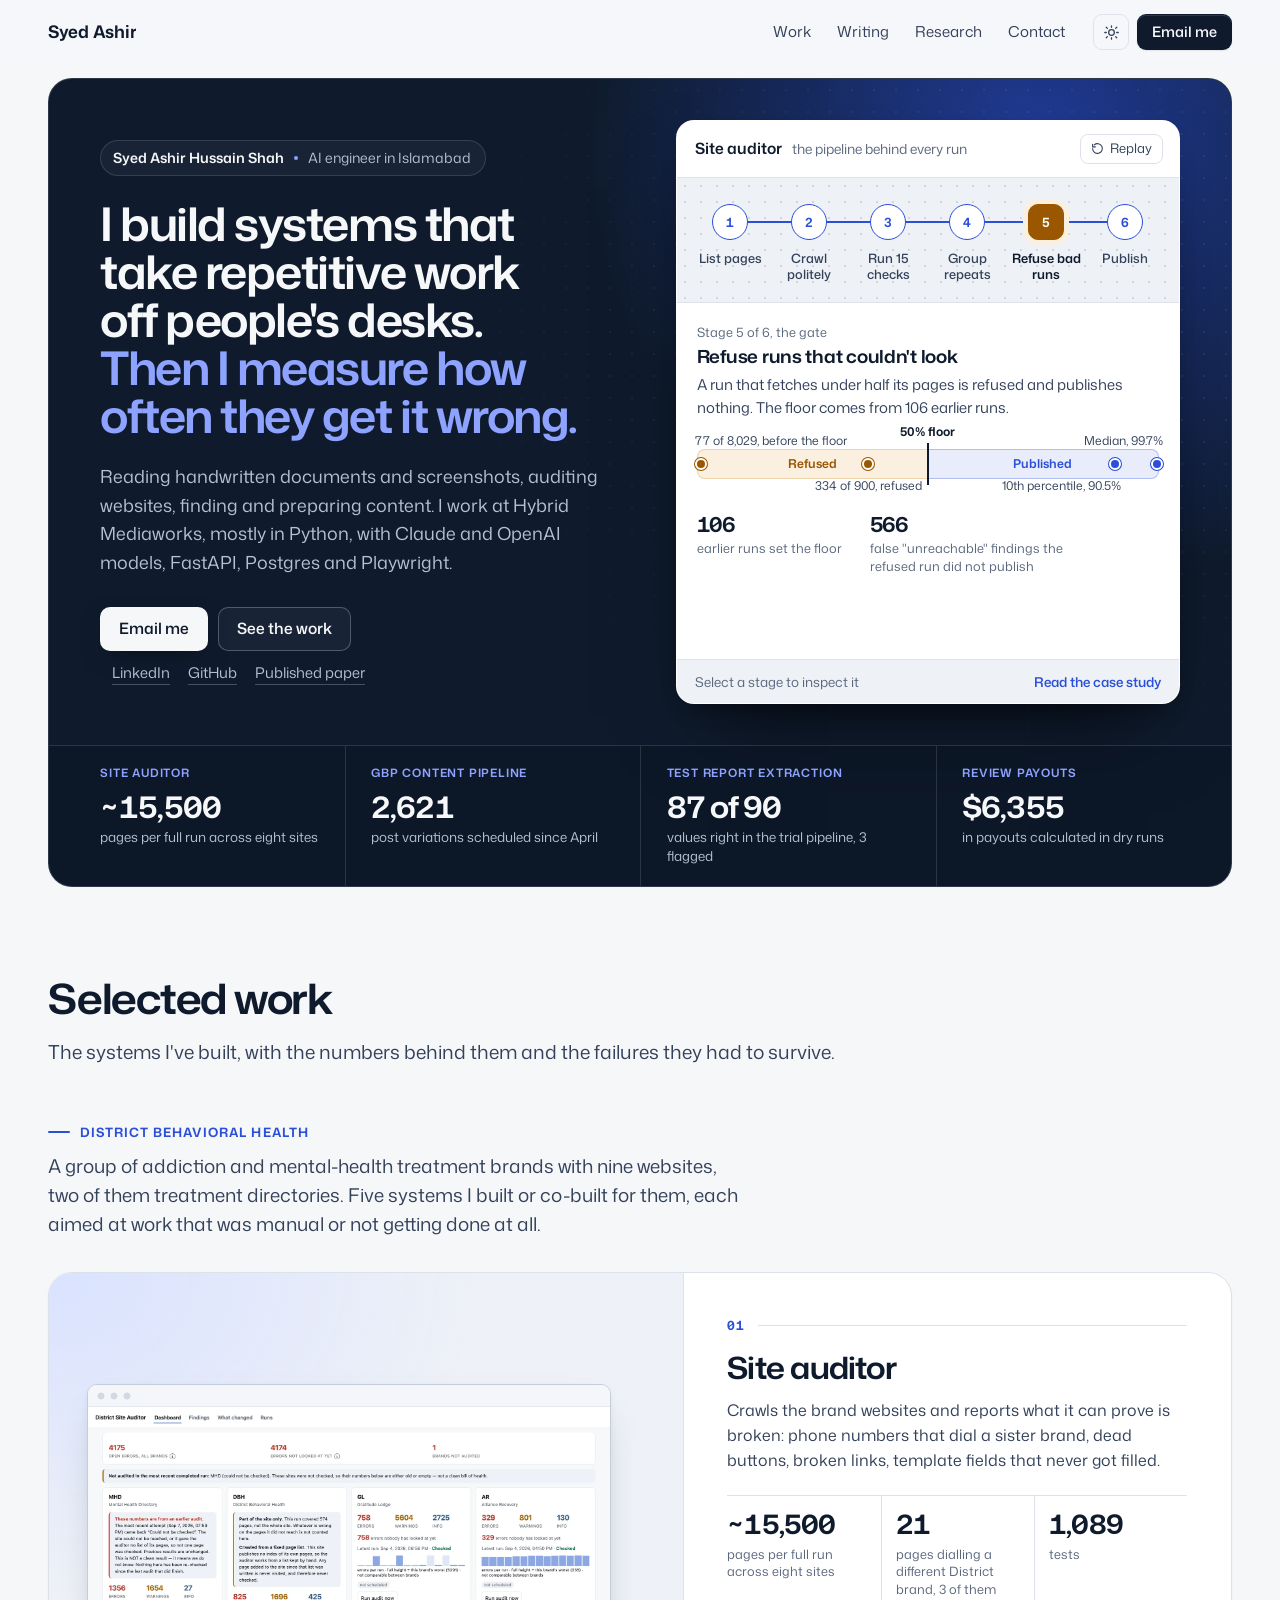
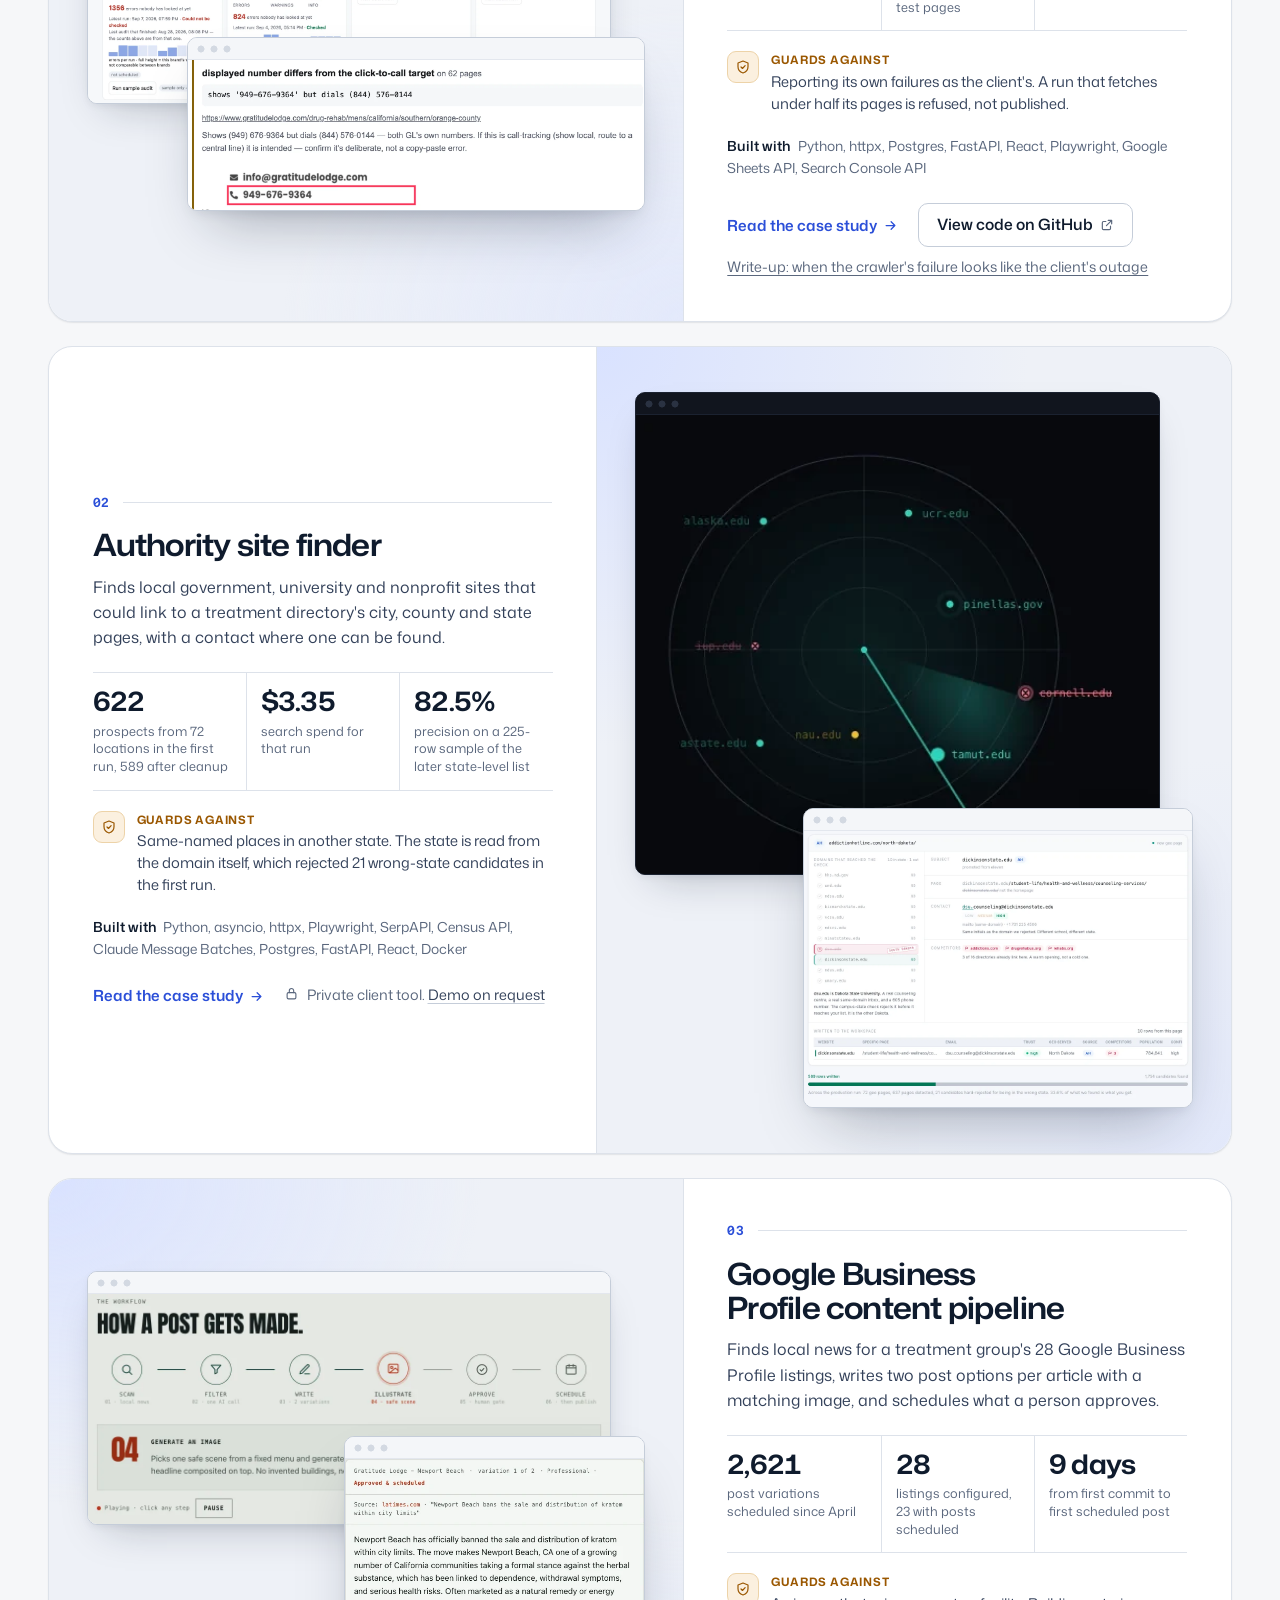
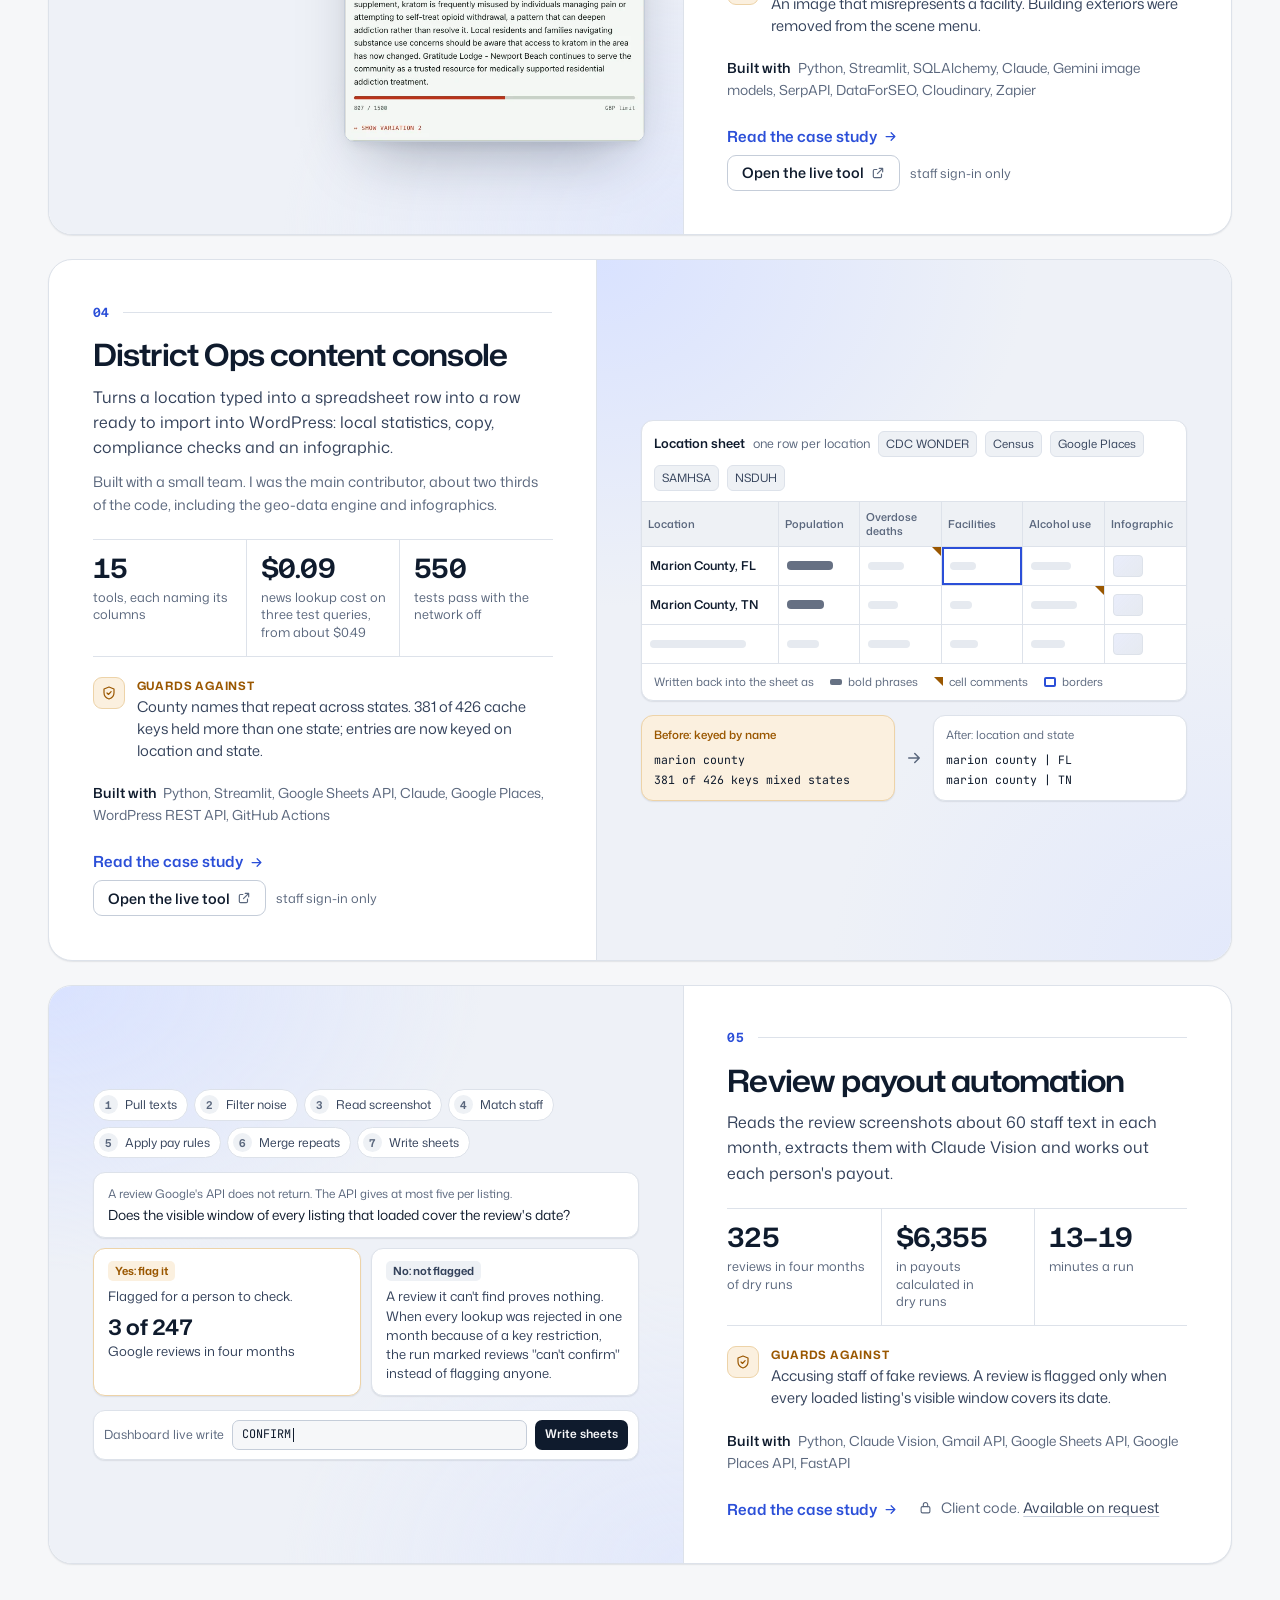
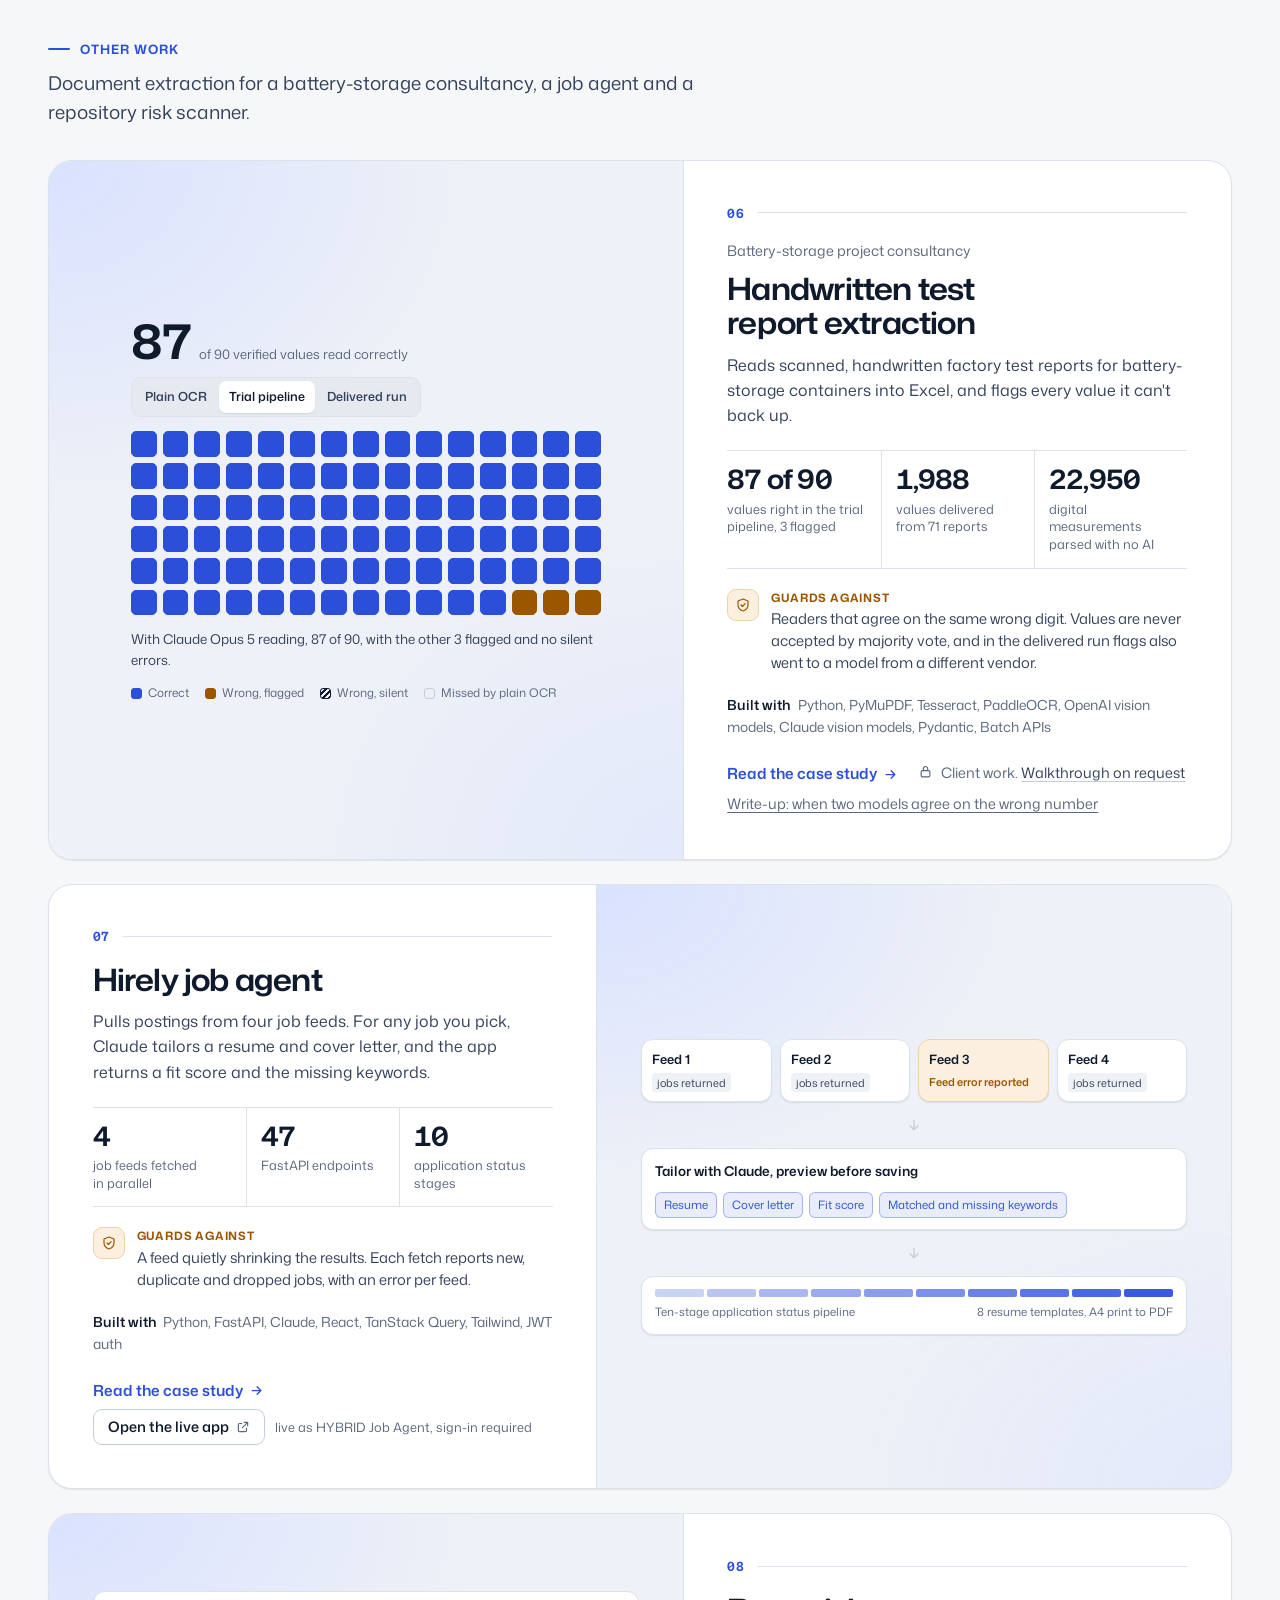
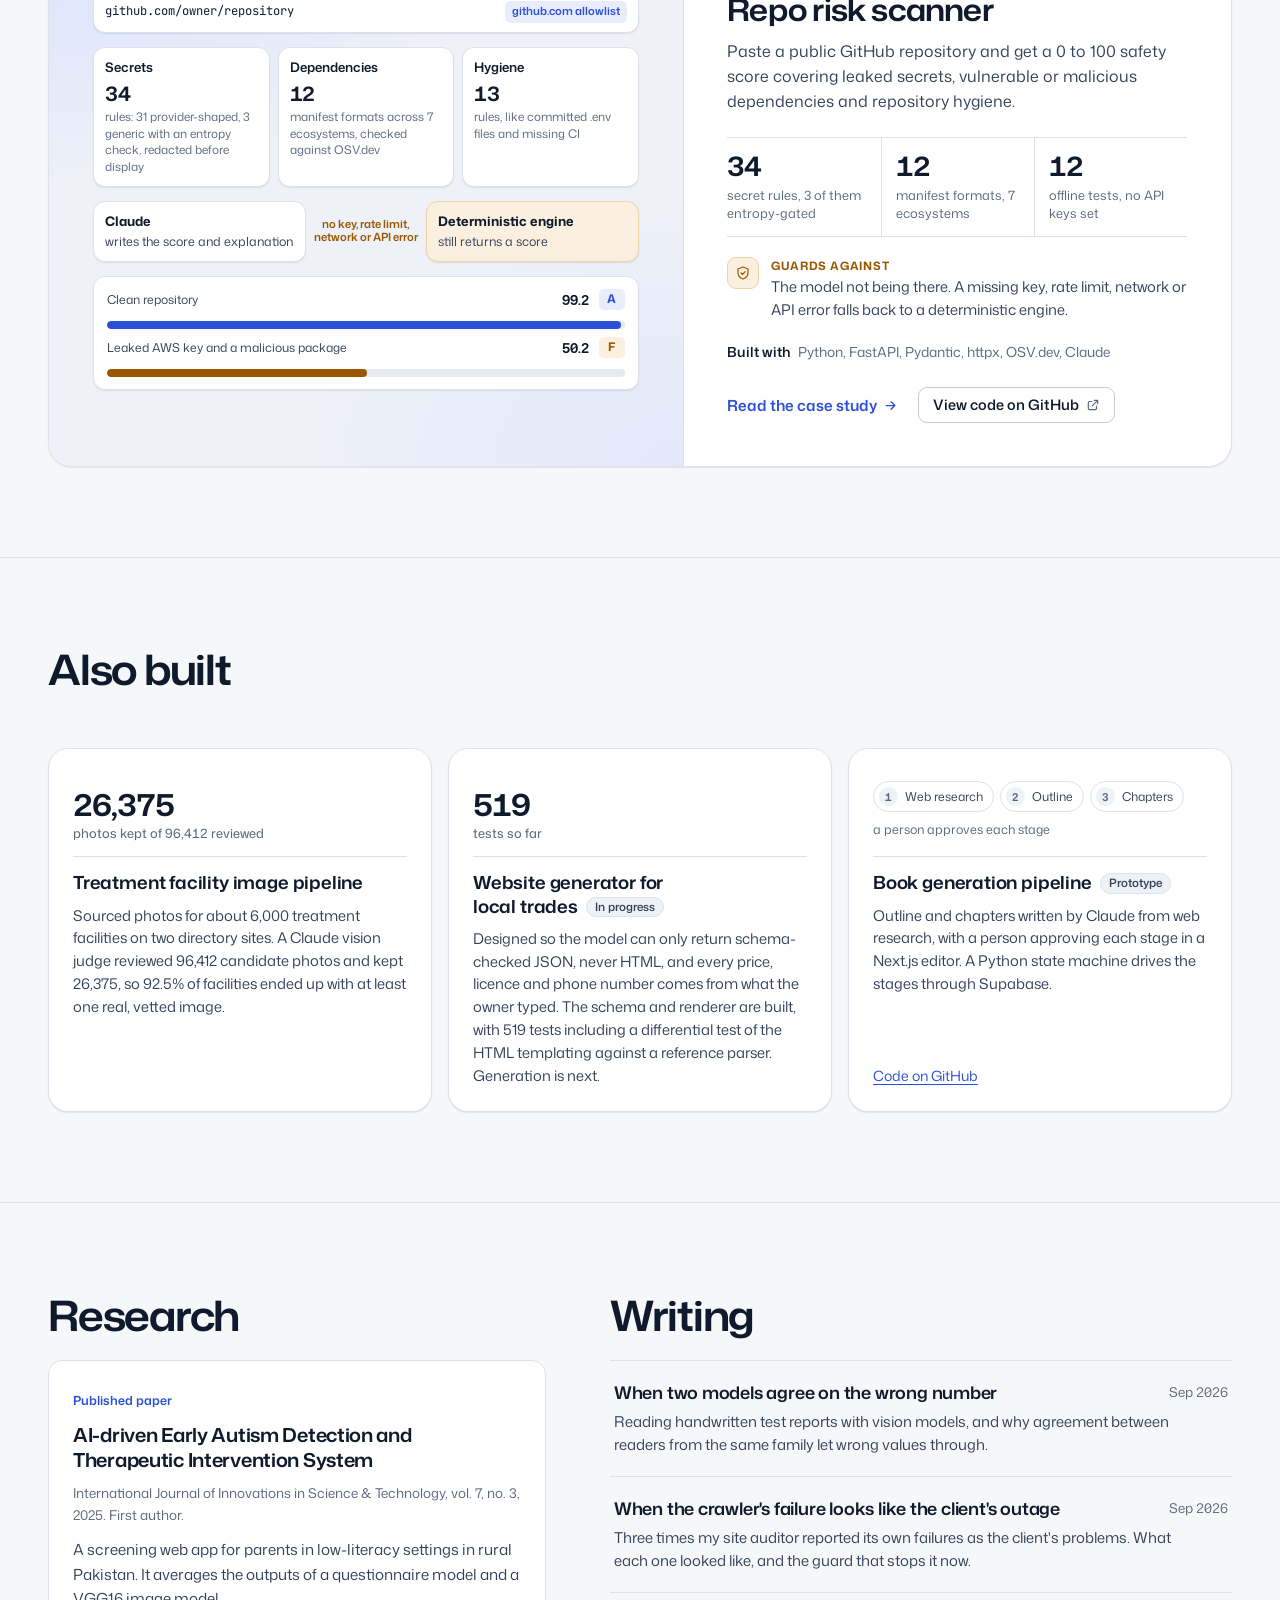
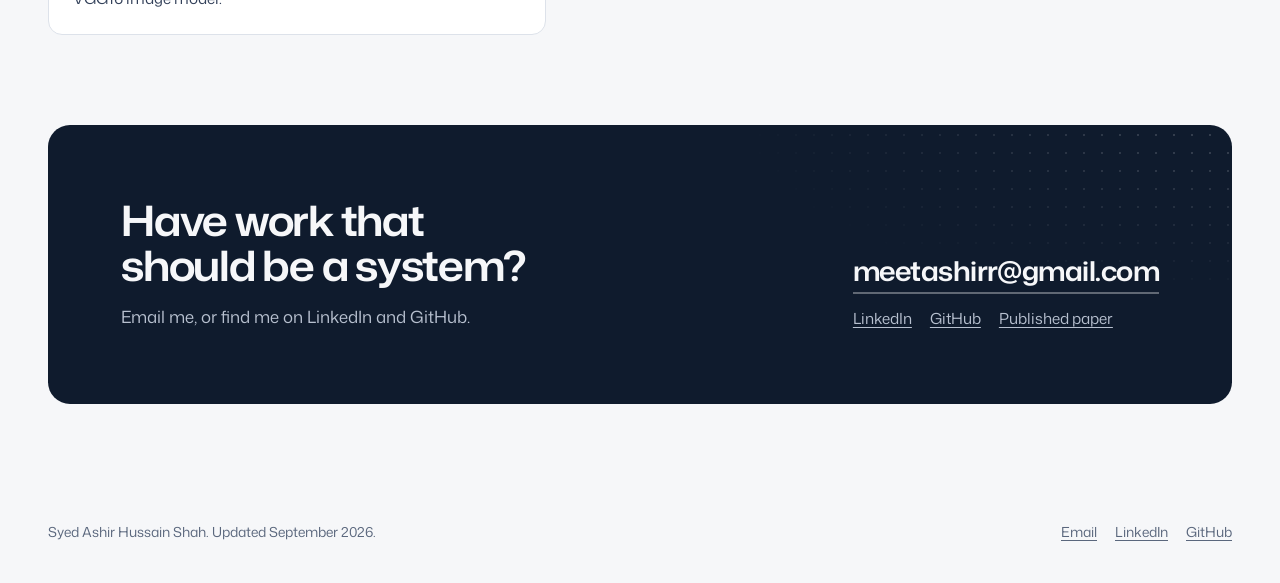
==== commit 9dfc54e9: "simpler header, new favicon, email copy" ====
--- a/index.html
+++ b/index.html
@@ -35,7 +35,7 @@
 <a class="skip" href="#main">Skip to content</a>
 <header class="topbar">
   <div class="wrap">
-    <a class="brand" href="index.html"><span class="mark" aria-hidden="true">SA</span><span class="brand-name">Syed Ashir Hussain Shah</span></a>
+    <a class="brand" href="index.html"><span class="brand-name">Syed Ashir</span></a>
     <nav class="nav-links" aria-label="Primary">
       <a href="index.html#work">Work</a>
       <a href="index.html#writing">Writing</a>
--- a/styles.css
+++ b/styles.css
@@ -192,7 +192,7 @@
 
 .brand {
   display: flex; align-items: center; gap: 11px;
-  color: var(--ink); text-decoration: none; font-weight: 600; font-size: 0.98rem;
+  color: var(--ink); text-decoration: none; font-weight: 650; font-size: 1.08rem; letter-spacing: -0.015em;
   white-space: nowrap; min-width: 0;
 }
 .brand:hover { color: var(--ink); }
@@ -1145,3 +1145,32 @@
 }
 
 .wrap.hero-caption { color: var(--muted); font-size: 0.88rem; line-height: 1.5; margin-top: 14px; margin-bottom: 56px; }
+
+/* Email copy toast */
+.email-toast {
+  position: fixed; left: 50%; bottom: 24px; z-index: 100;
+  transform: translate(-50%, 16px); opacity: 0; pointer-events: none;
+  display: flex; align-items: center; flex-wrap: wrap; gap: 8px 16px;
+  max-width: calc(100vw - 32px);
+  padding: 12px 14px 12px 18px; border-radius: 12px;
+  background: var(--ink); color: var(--bg);
+  box-shadow: 0 12px 32px rgba(15, 27, 45, 0.28);
+  font-size: 0.92rem; line-height: 1.4;
+  transition: opacity 0.18s ease, transform 0.18s ease;
+}
+.email-toast.is-visible { opacity: 1; transform: translate(-50%, 0); pointer-events: auto; }
+.email-toast strong { font-weight: 650; }
+.email-toast a { color: var(--bg); font-weight: 600; text-decoration: underline; text-underline-offset: 3px; }
+.email-toast-close {
+  margin-left: 2px; border: 0; background: transparent; color: var(--bg);
+  font-size: 1.3rem; line-height: 1; cursor: pointer; opacity: 0.75; padding: 2px 6px;
+}
+.email-toast-close:hover { opacity: 1; }
+@media (prefers-reduced-motion: reduce) { .email-toast { transition: none; } }
+.email-toast { border: 1px solid rgba(255, 255, 255, 0.16); box-shadow: 0 16px 40px rgba(0, 0, 0, 0.45); }
+.email-toast-text { flex: 1 1 auto; }
+@media (max-width: 560px) {
+  .email-toast { left: 16px; right: 16px; max-width: none; transform: translateY(16px); }
+  .email-toast.is-visible { transform: translateY(0); }
+  .email-toast-text { flex-basis: calc(100% - 40px); }
+}
